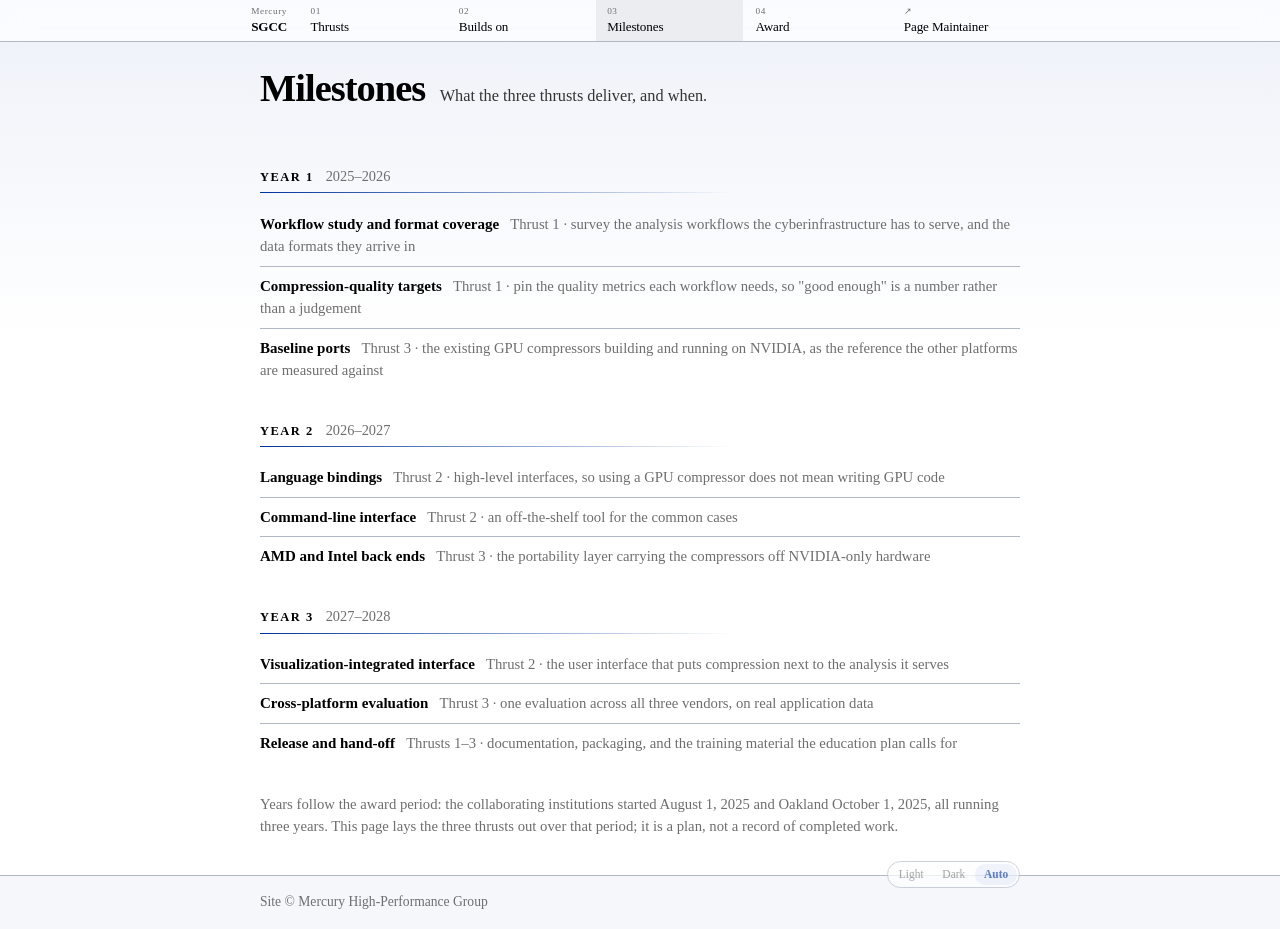
==== milestones.html @ ae32b48e "SGCC project site Content from the NSF award record (#2609480, Oakland University, with Kentucky's #" ====
<!DOCTYPE html>
<html lang="en">

<head>
  <meta charset="utf-8">
  <meta name="viewport" content="width=device-width, initial-scale=1">
  <title>Milestones: SGCC</title>
  <meta name="description"
    content="SGCC: Scientific GPU Compression Cyberinfrastructure, an NSF CSSI Elements project for portable GPU-accelerated data reduction.">
  <meta name="color-scheme" content="light dark">
  <meta name="theme-color" content="#003399">
  <link rel="canonical" href="https://mercury-hpg.github.io/SGCC-site/milestones.html">
  <link rel="preload" href="assets/fonts/lora-latin.woff2" as="font" type="font/woff2" crossorigin>
  <link rel="stylesheet" href="assets/style.css">
  <script>
    // Applied before first paint so a forced theme never flashes the other one.
    try { const t = localStorage.getItem('theme'); if (t === 'light' || t === 'dark') document.documentElement.dataset.theme = t } catch (e) { }
  </script>
  <meta property="og:type" content="website">
  <meta property="og:title" content="Milestones: SGCC">
  <meta property="og:description"
    content="SGCC: Scientific GPU Compression Cyberinfrastructure, an NSF CSSI Elements project for portable GPU-accelerated data reduction.">
</head>

<body>

  <a class="skip" href="#main">Skip to content</a>

  <header class="site-header">
    <nav aria-label="Primary">
      <ul class="banner">
        <li class="brand-cell">
          <a href="index.html">
            <span class="idx">Mercury</span>
            <span class="label">SGCC</span>
          </a>
        </li>
        <li><a href="index.html#thrusts"><span class="idx">01</span><span class="label">Thrusts</span></a></li>
        <li><a href="index.html#parts"><span class="idx">02</span><span class="label">Builds on</span></a></li>
        <li><a href="milestones.html" aria-current="page"><span class="idx">03</span><span class="label">Milestones</span></a></li>
        <li><a href="index.html#award"><span class="idx">04</span><span class="label">Award</span></a></li>
        <li><a class="ext" href="https://mercury-hpg.github.io/"><span class="idx"></span><span class="label">Page
              Maintainer</span></a></li>
      </ul>
    </nav>
  </header>

  <main id="main">

  <section class="hero">
    <div class="wrap">
      <div class="hero-id">
        <h1>Milestones</h1>
        <p class="role">What the three thrusts deliver, and when.</p>
      </div>
    </div>
  </section>

  <section class="section" id="year1">
    <div class="wrap">
      <div class="section-head prose">
        <h2>Year 1</h2>
        <span class="hint">2025–2026</span>
      </div>
      <ul class="people">
        <li><p class="person"><span class="person-name">Workflow study and format coverage</span>
          <span class="person-role">Thrust 1 · survey the analysis workflows the
          cyberinfrastructure has to serve, and the data formats they arrive in</span></p></li>
        <li><p class="person"><span class="person-name">Compression-quality targets</span>
          <span class="person-role">Thrust 1 · pin the quality metrics each workflow needs, so
          "good enough" is a number rather than a judgement</span></p></li>
        <li><p class="person"><span class="person-name">Baseline ports</span>
          <span class="person-role">Thrust 3 · the existing GPU compressors building and running
          on NVIDIA, as the reference the other platforms are measured against</span></p></li>
      </ul>
    </div>
  </section>

  <section class="section" id="year2">
    <div class="wrap">
      <div class="section-head prose">
        <h2>Year 2</h2>
        <span class="hint">2026–2027</span>
      </div>
      <ul class="people">
        <li><p class="person"><span class="person-name">Language bindings</span>
          <span class="person-role">Thrust 2 · high-level interfaces, so using a GPU compressor
          does not mean writing GPU code</span></p></li>
        <li><p class="person"><span class="person-name">Command-line interface</span>
          <span class="person-role">Thrust 2 · an off-the-shelf tool for the common cases</span></p></li>
        <li><p class="person"><span class="person-name">AMD and Intel back ends</span>
          <span class="person-role">Thrust 3 · the portability layer carrying the compressors off
          NVIDIA-only hardware</span></p></li>
      </ul>
    </div>
  </section>

  <section class="section" id="year3">
    <div class="wrap">
      <div class="section-head prose">
        <h2>Year 3</h2>
        <span class="hint">2027–2028</span>
      </div>
      <ul class="people">
        <li><p class="person"><span class="person-name">Visualization-integrated interface</span>
          <span class="person-role">Thrust 2 · the user interface that puts compression next to
          the analysis it serves</span></p></li>
        <li><p class="person"><span class="person-name">Cross-platform evaluation</span>
          <span class="person-role">Thrust 3 · one evaluation across all three vendors, on real
          application data</span></p></li>
        <li><p class="person"><span class="person-name">Release and hand-off</span>
          <span class="person-role">Thrusts 1–3 · documentation, packaging, and the training
          material the education plan calls for</span></p></li>
      </ul>
    </div>
  </section>

  <section class="section" id="note">
    <div class="wrap">
      <div class="bio prose">
        <p class="footnote">Years follow the award period: the collaborating institutions started
          August 1, 2025 and Oakland October 1, 2025, all running three years. This page lays the
          three thrusts out over that period; it is a plan, not a record of completed work.</p>
      </div>
    </div>
  </section>

</main>

  <footer class="site-footer">
    <div class="wrap">
      <span>Site © Mercury High-Performance Group</span>
    </div>
  </footer>

  <div class="theme-switch quiet" role="group" aria-label="Colour theme">
    <button type="button" data-theme-set="light">Light</button>
    <button type="button" data-theme-set="dark">Dark</button>
    <button type="button" data-theme-set="auto">Auto</button>
  </div>

  <script>
    // light/dark/auto. `auto` removes the attribute and lets the system's own
    // prefers-color-scheme decide, which is why it is the default rather than a
    // third palette.
    (() => {
      const root = document.documentElement
      const btns = [...document.querySelectorAll('[data-theme-set]')]
      const read = () => { try { return localStorage.getItem('theme') || 'auto' } catch (e) { return 'auto' } }
      const apply = (t) => {
        if (t === 'auto') delete root.dataset.theme
        else root.dataset.theme = t
        for (const b of btns) b.setAttribute('aria-pressed', String(b.dataset.themeSet === t))
      }
      apply(read())
      for (const b of btns) b.addEventListener('click', () => {
        const t = b.dataset.themeSet
        try { localStorage.setItem('theme', t) } catch (e) { }
        apply(t)
      })
    })()
  </script>

</body>

</html>
---- assets/style.css ----
/* Lora, self-hosted: SIL Open Font License 1.1 (assets/fonts/OFL.txt). The
   variable font, so 400-700 is one file per subset rather than one per weight.
   Self-hosted rather than linked: no third-party request on page load, and the
   page keeps its type when fonts.gstatic.com is blocked or slow.
   Subsets are latin + latin-ext only; the upstream family also ships cyrillic,
   greek/math and symbols, which this site has no text for. */
@font-face {
  font-family: 'Lora';
  font-style: normal;
  font-weight: 400 700;
  font-display: swap;
  src: url(fonts/lora-latin.woff2) format('woff2');
  unicode-range: U+0000-00FF, U+0131, U+0152-0153, U+02BB-02BC, U+02C6, U+02DA, U+02DC, U+0304, U+0308, U+0329, U+2000-206F, U+20AC, U+2122, U+2191, U+2193, U+2212, U+2215, U+FEFF, U+FFFD;
}
@font-face {
  font-family: 'Lora';
  font-style: normal;
  font-weight: 400 700;
  font-display: swap;
  src: url(fonts/lora-latin-ext.woff2) format('woff2');
  unicode-range: U+0100-02BA, U+02BD-02C5, U+02C7-02CC, U+02CE-02D7, U+02DD-02FF, U+0304, U+0308, U+0329, U+1D00-1DBF, U+1E00-1E9F, U+1EF2-1EFF, U+2020, U+20A0-20AB, U+20AD-20C0, U+2113, U+2C60-2C7F, U+A720-A7FF;
}
@font-face {
  font-family: 'Lora';
  font-style: italic;
  font-weight: 400 700;
  font-display: swap;
  src: url(fonts/lora-italic-latin.woff2) format('woff2');
  unicode-range: U+0000-00FF, U+0131, U+0152-0153, U+02BB-02BC, U+02C6, U+02DA, U+02DC, U+0304, U+0308, U+0329, U+2000-206F, U+20AC, U+2122, U+2191, U+2193, U+2212, U+2215, U+FEFF, U+FFFD;
}
@font-face {
  font-family: 'Lora';
  font-style: italic;
  font-weight: 400 700;
  font-display: swap;
  src: url(fonts/lora-italic-latin-ext.woff2) format('woff2');
  unicode-range: U+0100-02BA, U+02BD-02C5, U+02C7-02CC, U+02CE-02D7, U+02DD-02FF, U+0304, U+0308, U+0329, U+1D00-1DBF, U+1E00-1E9F, U+1EF2-1EFF, U+2020, U+20A0-20AB, U+20AD-20C0, U+2113, U+2C60-2C7F, U+A720-A7FF;
}

/* ==========================================================================
   Jiannan Tian's Page
   ========================================================================== */

:root {
  /* the banner bar. These are the ONLY per-site part of the banner: the rules in
     the header block below are identical across the sites that share it. */
  --bar: #003399;             /* the banner block: B2 (#003399) */
  --bar-fg: #ffffff;
  --bar-idx: rgba(255, 255, 255, .62);
  --bar-rule: rgba(255, 255, 255, .3);
  --bar-hover: rgba(255, 255, 255, .14);
  --bar-current-bg: var(--bg);
  --bar-current-fg: var(--accent);
  --bar-current-idx: var(--muted);
  --bar-mark-filter: none;
  --bg: #ffffff;
  --surface: #fafafa;
  --surface-2: #f0f0f0;
  --fg: #000000;
  --fg-soft: #333333;
  --muted: #6e6e6e;
  --rule: #e4e4e4;
  --rule-strong: #c9c9c9;
  --accent: #003399;          /* B2 (#003399) */
  --accent-fg: #ffffff;
  --accent-soft: #e8edf9;
  --accent-line: #003399;
  --bar-fg: #ffffff;

  --prose: 800px;
  --wide: 800px;     /* the column; the banner tracks it, so both scale together */

  --radius: 10px;
  --radius-sm: 6px;

  --shadow: 0 1px 2px rgba(0, 0, 0, .06), 0 6px 20px -12px rgba(0, 0, 0, .28);
}

@media (prefers-color-scheme: dark) {
  :root:not([data-theme="light"]) {
    --bar: #00297a;
    --bar-current-fg: var(--fg);
    --bg: #121212;
    --surface: #1b1b1b;
    --surface-2: #242424;
    --fg: #f2f2f2;
    --fg-soft: #c9c9c9;
    --muted: #8a8a8a;
    --rule: #232323;
    --rule-strong: #3a3a3a;
    --accent: #8aa6ff;         /* B2 (#003399), lifted for a dark page */
    --accent-fg: #000000;
    --accent-soft: #101a3a;
    --accent-line: #8aa6ff;
    --bar-fg: #ffffff;
    --shadow: 0 1px 2px rgba(0, 0, 0, .6), 0 8px 24px -14px rgba(0, 0, 0, .9);
  }
}

  :root[data-theme="dark"] {
    --bar: #00297a;
    --bar-current-fg: var(--fg);
    --bg: #121212;
    --surface: #1b1b1b;
    --surface-2: #242424;
    --fg: #f2f2f2;
    --fg-soft: #c9c9c9;
    --muted: #8a8a8a;
    --rule: #232323;
    --rule-strong: #3a3a3a;
    --accent: #8aa6ff;         /* B2 (#003399), lifted for a dark page */
    --accent-fg: #000000;
    --accent-soft: #101a3a;
    --accent-line: #8aa6ff;
    --bar-fg: #ffffff;
    --shadow: 0 1px 2px rgba(0, 0, 0, .6), 0 8px 24px -14px rgba(0, 0, 0, .9);
  }

*, *::before, *::after { box-sizing: border-box; }

html {
  -webkit-text-size-adjust: 100%;
  scroll-behavior: smooth;
  scroll-padding-top: 4rem;
}

body {
  margin: 0;
  background: var(--bg);
  color: var(--fg);
  font: 400 15px/1.5 Lora, Georgia, "Times New Roman", serif;
  font-feature-settings: "kern" 1, "liga" 1;
  text-rendering: optimizeLegibility;
}

img { max-width: 100%; height: auto; }

a {
  color: var(--accent);
  text-decoration: underline;
  text-decoration-color: var(--rule-strong);
  text-decoration-thickness: .06em;
  text-underline-offset: .18em;
}
a:hover { text-decoration-color: currentColor; }

.btn, .skip, .card-thumb {
  text-decoration: none;
}

:focus-visible { outline: 2px solid var(--accent); outline-offset: 2px; border-radius: 3px; }

.wrap { width: 100%; max-width: var(--wide); margin: 0 auto; padding: 0 1.25rem; }

/* Deliberately NOT a per-block max-width here: a block that sets `margin: 0`
   later in this file would silently drop the auto margins and sit flush left
   while its neighbours centred, and the section edges would go ragged. The wrap
   is the measure; every block inherits one edge from it. */
.prose { max-width: var(--prose); }

/* ---------- skip link ---------- */

.skip {
  position: absolute;
  left: -9999px;
  top: 0;
  padding: .6rem 1rem;
  background: var(--accent);
  color: var(--accent-fg);
  z-index: 100;
}
.skip:focus { left: 0; }

/* ---------- header: full-bleed banner ---------- */

/* The bar bleeds to the viewport so nothing scrolls through beside it; the CELLS
   are what stay clamped to the text column. */
.site-header {
  position: sticky;
  top: 0;
  z-index: 20;
  background: var(--bar);
  color: var(--bar-fg);
}

.banner {
  display: flex;
  align-items: stretch;
  width: 100%;
  max-width: var(--wide);
  margin: 0 auto;
  padding: 0;
  background: var(--bar);
  list-style: none;
  overflow-x: auto;
  scrollbar-width: none;
}
.banner::-webkit-scrollbar { display: none; }

.banner > li { display: flex; flex: 1 1 0; min-width: 0; }

.banner > li + li { border-left: 1px solid var(--bar-rule); }

.banner a,
.banner .cell {
  display: flex;
  flex-direction: column;
  justify-content: flex-end;
  gap: 0;
  flex: 1;
  min-width: 0;
  padding: .34rem .7rem .4rem;
  color: var(--bar-fg);
  text-decoration: none;
  white-space: nowrap;
  transition: background .12s ease, color .12s ease;
}

.banner .idx {
  font-size: .58rem;
  line-height: 1.35;
  font-weight: 500;
  letter-spacing: .06em;
  font-variant-numeric: tabular-nums;
  color: var(--bar-idx);
}

.banner .label {
  font-size: .82rem;
  line-height: 1.3;
  font-weight: 400;
  letter-spacing: -.01em;
  overflow: hidden;
  text-overflow: ellipsis;
}

.banner .brand-cell {
  flex: 0 0 auto;
  overflow: hidden;
  max-width: 14rem;
  transition: max-width .24s ease, opacity .18s ease;
}

/* while the page's own name is on screen, the banner's copy is redundant. It
   collapses to zero width rather than switching off, so the other cells widen
   into the space instead of jumping. */
.site-header[data-name-visible] .brand-cell.decorative {
  max-width: 0;
  opacity: 0;
  border: 0;
}

@media (prefers-reduced-motion: reduce) {
  .banner .brand-cell { transition: none; }
}

.banner .brand-cell .label { font-weight: 600; }

.banner .brand-cell .idx { display: flex; align-items: center; gap: .4rem; }
.banner .brand-cell img { width: 14px; height: 16px; filter: var(--bar-mark-filter); }

.banner a:hover { background: var(--bar-hover); text-decoration: none; }

.banner a[aria-current="page"] { background: var(--bar-current-bg); color: var(--bar-current-fg); }
.banner a[aria-current="page"] .idx { color: var(--bar-current-idx); }
.banner a[aria-current="page"]:hover { background: var(--bar-current-bg); }

.banner .ext .idx::after { content: "\2197"; }

@media (max-width: 46rem) {
  .banner a, .banner .cell { padding: .3rem .7rem .35rem; }
  .banner .label { font-size: .88rem; }
  /* grow to fill the bar when there is room, never shrink below the label when
     there is not -- `0 0 auto` did the second half only, so a narrow window left
     the cells huddled at the left with dead bar beside them */
  .banner > li { flex: 1 0 auto; }
  .banner .brand-cell.decorative { display: none; }
  .banner { max-width: 100%; }
}

/* ---------- headings & sections ---------- */

.section { padding: 1.9rem 0 0; }

.section-head {
  display: flex;
  align-items: baseline;
  gap: .75rem;
  margin-bottom: .7rem;
  padding-bottom: .35rem;
  border-bottom: 1px solid var(--rule);
}

.section-head h2 {
  margin: 0;
  font-size: .78rem;
  font-weight: 700;
  letter-spacing: .12em;
  text-transform: uppercase;
  color: var(--fg);
}

.section-head .hint { font-size: .9rem; color: var(--muted); }

p { margin: 0 0 .55rem; }
p:last-child { margin-bottom: 0; }

/* ---------- hero ---------- */

.hero { padding: 1.6rem 0 .3rem; }

/* seal on the left, spanning name + links */
/* A title and its one-line gloss share a line and a baseline; neither is
   resized to make that fit, and a narrow viewport wraps rather than shrinks. */
.hero-id {
  display: flex;
  align-items: baseline;
  flex-wrap: wrap;
  gap: .3rem .9rem;
  margin: 0 0 1.05rem;
}
.hero-id h1, .hero-id .role { margin: 0; }

/* the Hg element tile, the group's own mark */
.hero-mark {
  flex: none;
  display: block;
  width: 76px;
  height: auto;
}

.hero h1 {
  margin: 0 0 .3rem;
  font-size: clamp(1.75rem, 1.2rem + 2vw, 2.4rem);
  line-height: 1.08;
  letter-spacing: -.025em;
}

.hero h1 .degree,
.hero .role .degree {
  font-size: .8em;
  font-weight: inherit;
  letter-spacing: .055em;
  text-transform: uppercase;
}

/* a page's one-line gloss sits BESIDE its title, on the title's baseline, rather
   than starting a second line for a fragment */
.page-head {
  display: flex;
  align-items: baseline;
  flex-wrap: wrap;
  gap: .3rem .9rem;
}

.hero .role {
  margin: 0;
  color: var(--fg-soft);
  font-size: 1.02rem;
}

.hero .bio { color: var(--fg-soft); }
.hero .bio strong { color: var(--fg); font-weight: 600; }

@media (max-width: 40rem) {
  .hero { padding-top: 2rem; }
  .hero-id { gap: .85rem; margin-bottom: 1.5rem; }
  .hero-mark { width: 56px; }
}

/* ---------- callout ---------- */

.callout {
  margin: 1.2rem 0 0;
  padding: 0 0 0 1rem;
  border: 0;
  border-left: 1px solid var(--rule-strong);
  background: none;
}

/* the label runs into the sentence rather than sitting on its own line */
.callout-label {
  font-weight: 700;
  letter-spacing: .1em;
  text-transform: uppercase;
  color: var(--fg);
}
.callout-label::after { content: ":"; }

.callout p { color: var(--fg-soft); }

.callout .email { color: var(--fg); }

/* ---------- news ---------- */

.news { margin: 0; padding: 0; list-style: none; }

.news li {
  display: grid;
  grid-template-columns: 4.25rem minmax(0, 1fr);
  gap: .75rem;
  padding: .28rem 0;
  border-bottom: 1px solid var(--rule);
}
.news li:last-child { border-bottom: 0; }

.news time,
.news .when {
  font-variant-numeric: tabular-nums;
  font-size: .82rem;
  font-weight: 600;
  letter-spacing: .02em;
  color: var(--muted);
  padding-top: .12rem;
}

.news p { margin: 0; color: var(--fg-soft); }

@media (max-width: 30rem) {
  .news li { grid-template-columns: minmax(0, 1fr); gap: .15rem; }
}

/* a small category label. It rides ON a heading, so it must stay clearly the
   smaller of the two: the thing being named is the heading, not the label. */
.chip {
  display: inline-block;
  padding: .06rem .38rem;
  border-radius: 999px;
  background: var(--accent-soft);
  color: var(--accent);
  font-size: .7rem;
  font-weight: 700;
  letter-spacing: .04em;
  white-space: nowrap;
  vertical-align: .12em;
}

/* ---------- cards (responsive grid: events, software) ---------- */

.cards {
  display: grid;
  grid-template-columns: repeat(auto-fit, minmax(20rem, 1fr));
  gap: 1rem;
  margin: 0;
  padding: 0;
  list-style: none;
}

.card {
  display: flex;
  flex-direction: column;
  border: 1px solid var(--rule);
  border-radius: var(--radius);
  background: var(--surface);
  overflow: hidden;
  transition: border-color .15s ease, box-shadow .15s ease, transform .15s ease;
}

.card:hover { border-color: var(--rule-strong); box-shadow: var(--shadow); }

.card-thumb {
  position: relative;
  display: block;
  aspect-ratio: 16 / 9;
}

/* software covers carry a name, not a place: half the height says it just as
   well and gets three products onto a screen */
.cards.compact .card-thumb {
  aspect-ratio: 32 / 9;
  background: var(--surface-2);
  border-bottom: 1px solid var(--rule);
}

.card-thumb img,
.card-thumb .placeholder { display: block; width: 100%; height: 100%; object-fit: cover; }

/* inline, so it reads the page's own --accent rather than a colour baked into a
   file: an <img> cannot see the document's custom properties */
.card-thumb .placeholder { font-family: inherit; }

.card-body { display: flex; flex-direction: column; gap: .35rem; padding: .8rem .95rem .9rem; flex: 1; }

/* the venue tag rides on the work's name, not a line of its own */
.card h3 .chip { margin-right: .5rem; }

/* the name and where to go sit on ONE line: a card that says two short things
   should not spend three rows saying them */
.card-head {
  display: flex;
  align-items: baseline;
  flex-wrap: wrap;
  gap: .5rem .7rem;
}

.card h3 { margin: 0; font-size: 1.12rem; line-height: 1.2; letter-spacing: -.015em; }

.card .subtitle { margin: 0; color: var(--fg-soft); font-size: .88rem; line-height: 1.35; }

/* the date rides on the name's line: same line, lower voice, so the workshop is
   still what the heading says */
.card h3 .when {
  font-weight: 400;
  font-size: .82em;
  color: var(--muted);
  white-space: nowrap;
}



.btn {
  display: inline-block;
  padding: .16rem .5rem;
  border: 1px solid var(--rule-strong);
  border-radius: 999px;
  background: var(--bg);
  font-size: .87rem;
  font-weight: 550;
  color: var(--fg-soft);
}
.btn:hover { border-color: var(--accent); color: var(--accent); background: var(--accent-soft); text-decoration: none; }

/* the same pill, sitting on the cover it belongs to */
.btn.on-cover {
  position: absolute;
  right: .6rem;
  bottom: .6rem;
  background: var(--bg);
  border-color: transparent;
  color: var(--fg);
  box-shadow: 0 1px 6px rgba(0, 0, 0, .3);
}

.card details { border-top: 1px solid var(--rule); padding-top: .65rem; }

.card summary {
  cursor: pointer;
  font-size: .85rem;
  font-weight: 600;
  letter-spacing: .04em;
  text-transform: uppercase;
  color: var(--muted);
  list-style: none;
}
.card summary::-webkit-details-marker { display: none; }
.card summary::before { content: "▸ "; display: inline-block; transition: transform .15s ease; }
.card details[open] summary::before { content: "▾ "; }
.card summary:hover { color: var(--accent); }

.card details p { margin: .4rem 0 0; font-size: .9rem; line-height: 1.45; color: var(--fg-soft); }

/* ---------- footer ---------- */

.site-footer { margin-top: 2.4rem; border-top: 1px solid var(--rule); background: var(--surface); }

/* The theme switch is position:fixed at bottom .75rem, so it is NOT in this
   row and align-items cannot reach it. What lines the two up is arithmetic:
   the switch's centre sits .75rem + half its 27px height = 26px off the bottom,
   and the copyright's centre sits padding-bottom + half its 20px line. At 1rem
   they land on the same 26px, which is also what makes the padding symmetric. */
.site-footer .wrap {
  display: flex;
  flex-wrap: wrap;
  gap: .5rem 1.25rem;
  align-items: center;
  padding-top: 1rem;
  padding-bottom: 1rem;
  font-size: .85rem;
  color: var(--muted);
}

@media print {
  .site-header, .site-footer, .links { display: none; }
  .card details { display: block; }
  body { font-size: 11pt; }
}

/* where an event actually sits: its host conference, date, and city */
.card .meta {
  margin: 0;
  font-size: .88rem;
  color: var(--muted);
}
.card .meta strong { color: var(--fg-soft); font-weight: 700; }

/* ---------- people ---------- */

.people { margin: 0; padding: 0; list-style: none; }

.people > li { padding: .5rem 0; border-bottom: 1px solid var(--rule); }
.people > li:last-child { border-bottom: 0; }

.people .person { margin: 0; }

.people .person-name { font-weight: 600; }

.people .person-role { color: var(--muted); font-size: .92rem; margin-left: .5em; }

/* the one line that qualifies the award list above it */
.bio .footnote { color: var(--muted); font-size: .92rem; }
/* The award amounts, so their digits line up down the column: Lora carries
   `tnum` but its default figures are proportional (a '1' is 0.59 of a '0'). */
.people .num { font-variant-numeric: tabular-nums; }
.bio + .people { margin-top: .35rem; }
.people + .bio { margin-top: 1rem; }

/* ---------- research themes ---------- */

.themes { margin: 0; padding: 0; list-style: none; max-width: var(--prose); }

.themes > li { padding: .7rem 0; border-bottom: 1px solid var(--rule); }
.themes > li:last-child { border-bottom: 0; }

.themes h3 { margin: 0 0 .2rem; font-size: 1rem; letter-spacing: -.01em; }

.themes p { margin: 0; color: var(--fg-soft); font-size: .92rem; }

/* ---------- project page bits ---------- */

/* A pill group is part of the sentence before it, not a row under it. */
.links { margin-left: .45rem; vertical-align: .06em; }

.steps { max-width: var(--prose); margin: 0; padding-left: 1.2rem; color: var(--fg-soft); }
.steps li { margin: 0 0 .35rem; }

.note { color: var(--muted); font-size: .9rem; margin-top: .8rem; }

.themes h3 .when { font-weight: 400; font-size: .82em; color: var(--muted); }

.pubs .pub { margin: 0; }
.pubs .pub-title { font-weight: 600; }
.pubs .where { color: var(--muted); font-size: .9rem; }

code { font-size: .92em; color: var(--fg); }

/* ---------- theme switch ---------- */

/* Placement only. Everything about how it LOOKS is the `quiet` component, which
   this shares with any other group of links that should not shout. */
.theme-switch {
  position: fixed;
  bottom: .75rem;
  left: 50%;
  transform: translateX(calc(min(50vw, var(--wide) / 2) - 1.25rem - 100%));
  z-index: 30;
}

/* It floats OVER the page, so it takes glass rather than paint: the content
   under it stays legible as a blur instead of being hidden by a slab. The
   opaque background from `quiet` is the fallback where backdrop-filter is not
   supported. */
@supports ((backdrop-filter: blur(1px)) or (-webkit-backdrop-filter: blur(1px))) {
  .theme-switch {
    background: color-mix(in srgb, var(--bg) 70%, transparent);
    -webkit-backdrop-filter: saturate(1.7) blur(14px);
    backdrop-filter: saturate(1.7) blur(14px);
  }
}

@media print { .theme-switch { display: none; } }

/* ==== component: quiet (canonical -- edit tools/quiet.css, never a copy) ====

   A group of links or controls that belong to the thing above them rather than
   asking to be pressed: a paper's ACM/arXiv links, a theme switcher. One hairline
   ring around the set, hairline seams between members, no borders of their own,
   and the whole group sits back at partial opacity until a pointer or the
   keyboard arrives.

   Use: <p class="quiet"><a>ACM</a><a>arXiv</a></p>
   Positioning is the caller's business; this only says how it looks. */

.quiet {
  display: inline-flex;
  gap: 1px;
  padding: 2px;
  border: 1px solid var(--rule);
  border-radius: 999px;
  background: var(--bg);
  opacity: .62;
  transition: opacity .15s ease;
}

.quiet:hover,
.quiet:focus-within { opacity: 1; }

.quiet > * {
  appearance: none;
  border: 0;
  border-radius: 999px;
  padding: .12rem .55rem;
  background: transparent;
  color: var(--muted);
  font: inherit;
  font-size: .72rem;
  line-height: 1.5;
  text-decoration: none;
  cursor: pointer;
}

.quiet > *:hover {
  background: var(--surface-2);
  color: var(--fg);
  text-decoration: none;
}

.quiet > *[aria-pressed="true"] {
  background: var(--accent-soft);
  color: var(--accent);
  font-weight: 600;
}

@media (prefers-reduced-motion: reduce) { .quiet { transition: none; } }

/* ==== end component: quiet ==== */

/* ---------- colour polish ---------- */

/* Everything here is derived from --accent, so a page that redeclares its accent
   gets a matching set for free and nothing has to be hand-picked per site. The
   plain values above stay as the fallback: without color-mix() the pages simply
   render neutral, which is what they did before. */
@supports (color: color-mix(in srgb, red 50%, blue)) {
  :root {
    /* surfaces carry a few per cent of the accent instead of being neutral grey,
       so a card belongs to the palette rather than sitting beside it */
    --surface: color-mix(in srgb, var(--accent) 4%, var(--bg));
    --surface-2: color-mix(in srgb, var(--accent) 8%, var(--bg));
    --rule: color-mix(in srgb, var(--accent) 12%, var(--rule-strong));
  }

  /* A bar of flat colour reads as a swatch; a sliver of light across it reads as
     a surface. 4% either side of the accent -- enough to catch the eye, not
     enough to notice as a gradient. */
  .site-header {
    background: linear-gradient(
      160deg,
      color-mix(in srgb, var(--bar) 92%, white) 0%,
      var(--bar) 45%,
      color-mix(in srgb, var(--bar) 94%, black) 100%);
  }

  .banner { background: transparent; }

  /* A wash under the masthead, fading out before the first section: it gives the
     top of the page a temperature without tinting the whole canvas. */
  body {
    background-image: linear-gradient(
      180deg,
      color-mix(in srgb, var(--accent) 7%, var(--bg)) 0,
      var(--bg) 340px);
    background-repeat: no-repeat;
  }

  /* the rule under a section head picks up the accent as it travels right */
  .section-head {
    border-bottom: 0;
    background: linear-gradient(90deg, var(--accent) 0, transparent 62%) bottom / 100% 1px no-repeat;
  }

  .card:hover { border-color: color-mix(in srgb, var(--accent) 45%, var(--rule-strong)); }

  .chip { background: color-mix(in srgb, var(--accent) 13%, var(--bg)); }
}


/* ---------- the footer sits at the bottom of the viewport ---------- */

/* A short page used to leave the footer floating halfway up with dead canvas
   under it. The column is the body itself: main takes the slack, so the footer
   lands on the fold when the content is short and flows normally when it is not.
   svh, not vh: on mobile vh counts the address bar and overshoots. */
body {
  min-height: 100vh;
  min-height: 100svh;
  display: flex;
  flex-direction: column;
}

main { flex: 1 0 auto; }


/* ---------- masthead: glass, and colour one cell at a time ---------- */

/* Every site wears the bar the PI's site wears: not a coloured slab but the page
   itself, pinned, with whatever scrolls under it going soft. The site's colour is
   not gone -- it is what a single CELL becomes under the pointer, while the rest
   of the bar stays exactly as it was.
   No edit to the shared banner block: that block already paints a hovered cell
   with --bar-hover, so the colour is just a token, and only the lit cell's own
   text needs a rule. */
:root {
  --bar: rgba(255, 255, 255, .72);
  --bar-fg: var(--fg);
  --bar-idx: var(--muted);
  --bar-rule: transparent;
  --bar-hover: #003399;
  --bar-current-bg: rgba(0, 0, 0, .06);
  --bar-current-fg: var(--fg);
  --bar-current-idx: var(--muted);
  --bar-mark-filter: none;
}

.banner a:not([aria-current="page"]):hover { color: #ffffff; }
.banner a:not([aria-current="page"]):hover .idx { color: rgba(255, 255, 255, .62); }

@media (prefers-color-scheme: dark) {
  :root:not([data-theme="light"]) {
    --bar: rgba(18, 18, 18, .72);
    --bar-fg: var(--fg);
    --bar-idx: var(--muted);
    --bar-rule: transparent;
    --bar-hover: #00297a;
    --bar-current-bg: rgba(255, 255, 255, .09);
    --bar-current-fg: var(--fg);
    --bar-current-idx: var(--muted);
    --bar-mark-filter: none;
  }
  :root:not([data-theme="light"]) .banner a:not([aria-current="page"]):hover { color: #ffffff; }
  :root:not([data-theme="light"]) .banner a:not([aria-current="page"]):hover .idx { color: rgba(255, 255, 255, .62); }
}

:root[data-theme="dark"] {
  --bar: rgba(18, 18, 18, .72);
  --bar-fg: var(--fg);
  --bar-idx: var(--muted);
  --bar-rule: transparent;
  --bar-hover: #00297a;
  --bar-current-bg: rgba(255, 255, 255, .09);
  --bar-current-fg: var(--fg);
  --bar-current-idx: var(--muted);
  --bar-mark-filter: none;
}
:root[data-theme="dark"] .banner a:not([aria-current="page"]):hover { color: #ffffff; }
:root[data-theme="dark"] .banner a:not([aria-current="page"]):hover .idx { color: rgba(255, 255, 255, .62); }

.site-header {
  background: var(--bar);
  border-bottom: 1px solid var(--rule);
}

.banner { background: transparent; }

/* Without backdrop-filter the bar is still a legible, mostly opaque strip. */
@supports ((backdrop-filter: blur(1px)) or (-webkit-backdrop-filter: blur(1px))) {
  .site-header {
    -webkit-backdrop-filter: saturate(1.8) blur(16px);
    backdrop-filter: saturate(1.8) blur(16px);
  }
}


/* ---------- a page title and its gloss share a line ---------- */

/* `flex-wrap: wrap` let the gloss drop below the title as soon as the two
   together outgrew the column -- on the lab's Projects page that happened below
   720px, which is an ordinary window. nowrap keeps the gloss on the title's
   line and `min-width: 0` lets it shrink and wrap WITHIN its own box instead,
   so the rule holds at any width and does not depend on how long the copy is.
   A phone gets its line back: below 34rem there is no room to share. */
.page-head,
.hero-id {
  flex-wrap: nowrap;
}

.page-head > .role,
.hero-id > .role {
  min-width: 0;
}

@media (max-width: 34rem) {
  .page-head,
  .hero-id { flex-wrap: wrap; }
  .page-head > .role,
  .hero-id > .role { min-width: 100%; }
}
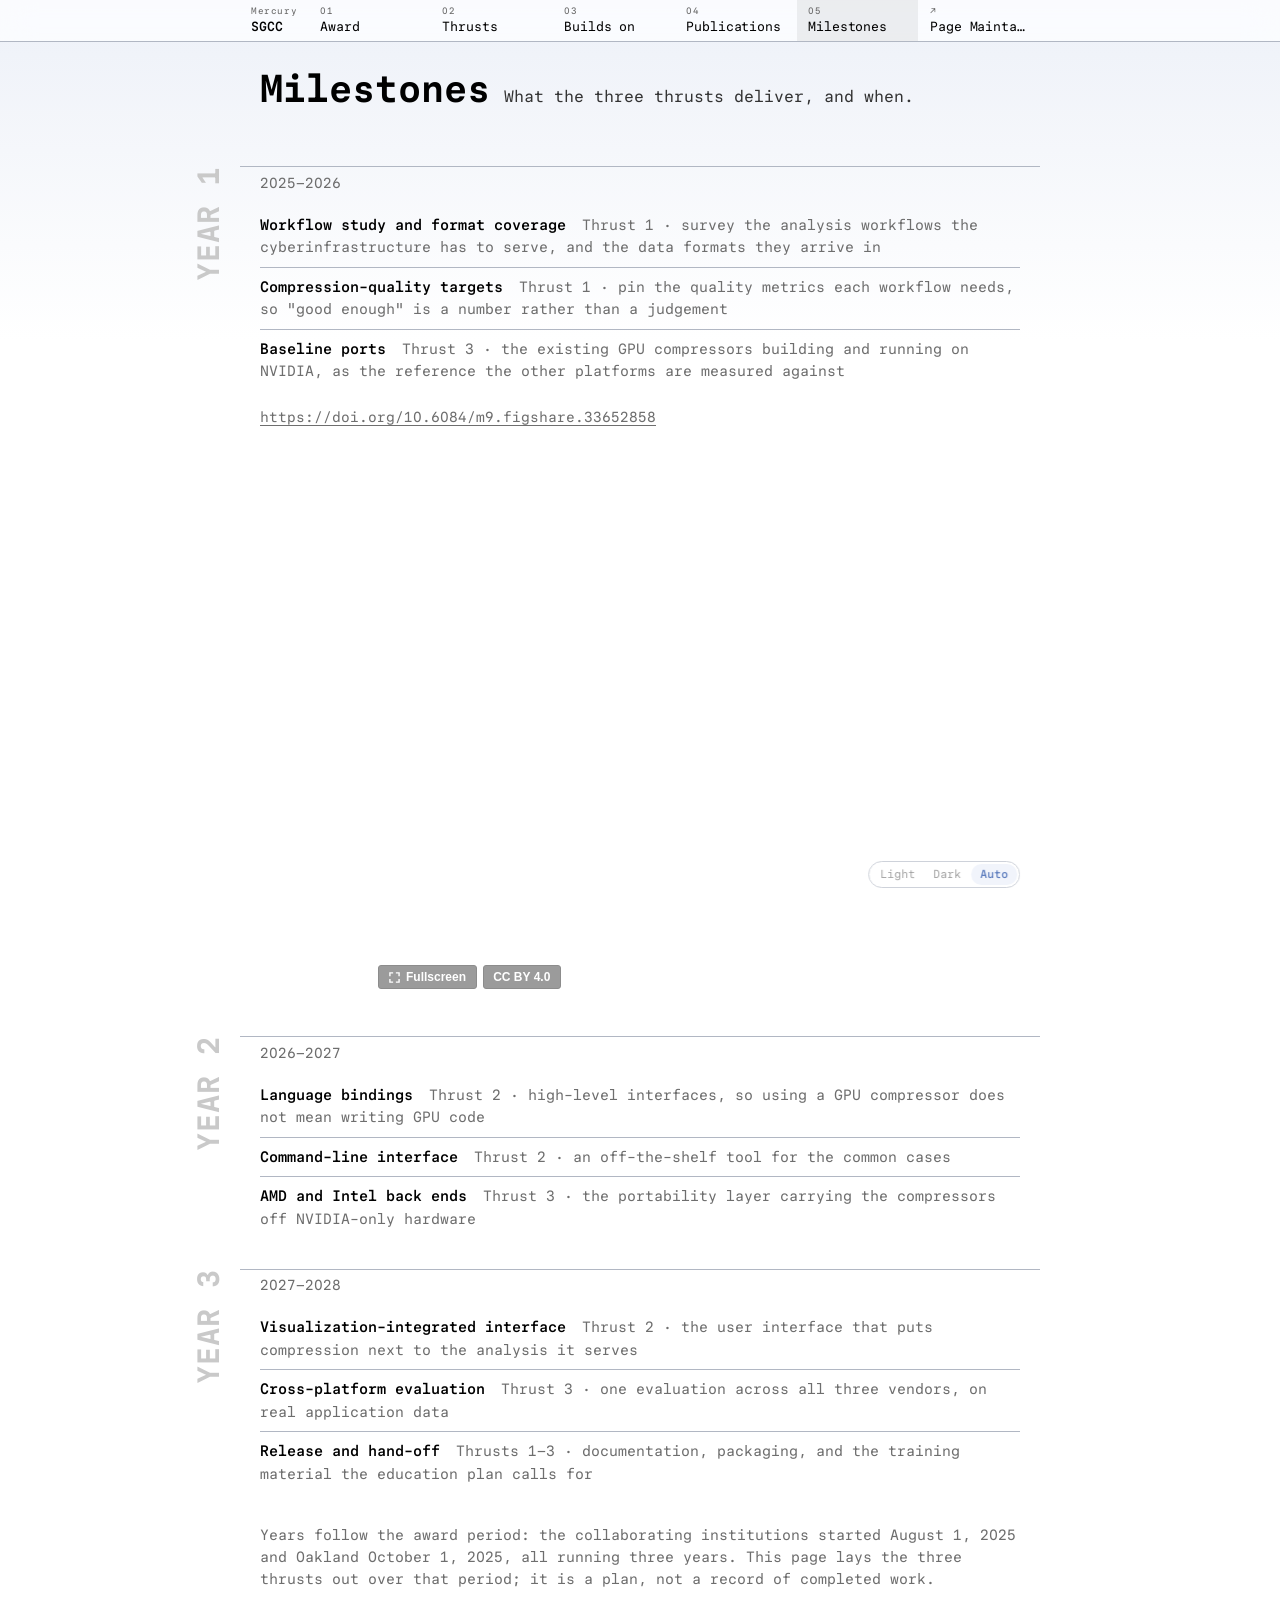
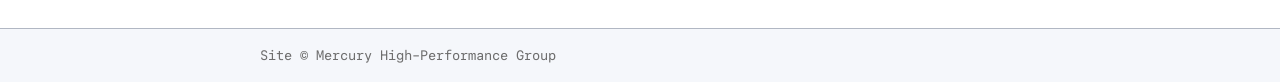
==== commit ed7018f7: "Paper Mono, side-tab headings, poster embed, publications page Co-Authored-By: Claude Sonnet 5.5 <no" ====
--- a/milestones.html
+++ b/milestones.html
@@ -10,7 +10,6 @@
   <meta name="color-scheme" content="light dark">
   <meta name="theme-color" content="#003399">
   <link rel="canonical" href="https://mercury-hpg.github.io/SGCC-site/milestones.html">
-  <link rel="preload" href="assets/fonts/lora-latin.woff2" as="font" type="font/woff2" crossorigin>
   <link rel="stylesheet" href="assets/style.css">
   <script>
     // Applied before first paint so a forced theme never flashes the other one.
@@ -35,10 +34,11 @@
             <span class="label">SGCC</span>
           </a>
         </li>
-        <li><a href="index.html#thrusts"><span class="idx">01</span><span class="label">Thrusts</span></a></li>
-        <li><a href="index.html#parts"><span class="idx">02</span><span class="label">Builds on</span></a></li>
-        <li><a href="milestones.html" aria-current="page"><span class="idx">03</span><span class="label">Milestones</span></a></li>
-        <li><a href="index.html#award"><span class="idx">04</span><span class="label">Award</span></a></li>
+        <li><a href="index.html#award"><span class="idx">01</span><span class="label">Award</span></a></li>
+        <li><a href="index.html#thrusts"><span class="idx">02</span><span class="label">Thrusts</span></a></li>
+        <li><a href="index.html#parts"><span class="idx">03</span><span class="label">Builds on</span></a></li>
+        <li><a href="publications.html"><span class="idx">04</span><span class="label">Publications</span></a></li>
+        <li><a href="milestones.html" aria-current="page"><span class="idx">05</span><span class="label">Milestones</span></a></li>
         <li><a class="ext" href="https://mercury-hpg.github.io/"><span class="idx"></span><span class="label">Page
               Maintainer</span></a></li>
       </ul>
@@ -57,11 +57,9 @@
   </section>
 
   <section class="section" id="year1">
-    <div class="wrap">
-      <div class="section-head prose">
-        <h2>Year 1</h2>
-        <span class="hint">2025–2026</span>
-      </div>
+    <div class="section-head tab"><h2>Year 1</h2></div>
+    <div class="wrap">
+      <p class="tab-hint">2025–2026</p>
       <ul class="people">
         <li><p class="person"><span class="person-name">Workflow study and format coverage</span>
           <span class="person-role">Thrust 1 · survey the analysis workflows the
@@ -73,15 +71,29 @@
           <span class="person-role">Thrust 3 · the existing GPU compressors building and running
           on NVIDIA, as the reference the other platforms are measured against</span></p></li>
       </ul>
+      <p class="tab-hint doi-after"><a
+          href="https://doi.org/10.6084/m9.figshare.33652858">https://doi.org/10.6084/m9.figshare.33652858</a></p>
+      <div class="year1-embed">
+        <iframe src="https://widgets.figshare.com/articles/33652858/embed?show_title=0" title="SGCC on Figshare"
+          width="760" height="567" allow="fullscreen" allowfullscreen webkitallowfullscreen frameborder="0"
+          loading="lazy"></iframe>
+        <button type="button" class="embed-hit" data-fullscreen aria-label="View the poster fullscreen" hidden></button>
+        <div class="embed-tools">
+          <button type="button" class="embed-fs" data-fullscreen hidden><svg viewBox="0 0 12 12" width="11" height="11"
+            aria-hidden="true">
+            <path d="M1 4.5V1h3.5M7.5 1H11v3.5M11 7.5V11H7.5M4.5 11H1V7.5" fill="none" stroke="currentColor"
+              stroke-width="1.5" />
+          </svg>Fullscreen</button>
+          <a class="embed-cc" href="https://creativecommons.org/licenses/by/4.0/" target="_blank" rel="license noopener">CC BY 4.0</a>
+        </div>
+      </div>
     </div>
   </section>
 
   <section class="section" id="year2">
-    <div class="wrap">
-      <div class="section-head prose">
-        <h2>Year 2</h2>
-        <span class="hint">2026–2027</span>
-      </div>
+    <div class="section-head tab"><h2>Year 2</h2></div>
+    <div class="wrap">
+      <p class="tab-hint">2026–2027</p>
       <ul class="people">
         <li><p class="person"><span class="person-name">Language bindings</span>
           <span class="person-role">Thrust 2 · high-level interfaces, so using a GPU compressor
@@ -96,11 +108,9 @@
   </section>
 
   <section class="section" id="year3">
-    <div class="wrap">
-      <div class="section-head prose">
-        <h2>Year 3</h2>
-        <span class="hint">2027–2028</span>
-      </div>
+    <div class="section-head tab"><h2>Year 3</h2></div>
+    <div class="wrap">
+      <p class="tab-hint">2027–2028</p>
       <ul class="people">
         <li><p class="person"><span class="person-name">Visualization-integrated interface</span>
           <span class="person-role">Thrust 2 · the user interface that puts compression next to
@@ -161,6 +171,47 @@
     })()
   </script>
 
+  <script>
+    // Each hover lands the side-tab title on a random vivid hue, set on the section.
+    (() => {
+      for (const h2 of document.querySelectorAll('.section-head.tab h2')) {
+        const section = h2.closest('.section')
+        if (!section) continue
+        section.addEventListener('mouseenter', () => {
+          const hue = Math.floor(Math.random() * 360)
+          const sat = 60 + Math.random() * 20
+          const light = 42 + Math.random() * 16
+          section.style.setProperty('--tab-hover-color', `hsl(${hue}deg ${sat.toFixed(0)}% ${light.toFixed(0)}%)`)
+        })
+      }
+    })()
+  </script>
+
+  <script>
+    // The widget has no fullscreen control, so the poster and a button over its footer bar fullscreen the embed
+    // block, falling back to the frame itself. Failures go to the console.
+    (() => {
+      const box = document.querySelector('.year1-embed')
+      const frame = box && box.querySelector('iframe')
+      const btns = [...document.querySelectorAll('[data-fullscreen]')]
+      const ask = (el) => {
+        const fn = el.requestFullscreen || el.webkitRequestFullscreen || el.webkitRequestFullScreen
+        if (!fn) return Promise.reject(new Error('no fullscreen API on ' + el.tagName))
+        try { return Promise.resolve(fn.call(el)) } catch (e) { return Promise.reject(e) }
+      }
+      if (!box || !(box.requestFullscreen || box.webkitRequestFullscreen || box.webkitRequestFullScreen)) return
+      for (const b of btns) {
+        b.hidden = false
+        b.addEventListener('click', () => {
+          ask(box).catch((e) => {
+            console.warn('fullscreen on the embed block failed:', e)
+            return ask(frame)
+          }).catch((e) => console.warn('fullscreen on the frame failed:', e))
+        })
+      }
+    })()
+  </script>
+
 </body>
 
 </html>
--- a/assets/style.css
+++ b/assets/style.css
@@ -1,45 +1,11 @@
-/* Lora, self-hosted: SIL Open Font License 1.1 (assets/fonts/OFL.txt). The
-   variable font, so 400-700 is one file per subset rather than one per weight.
-   Self-hosted rather than linked: no third-party request on page load, and the
-   page keeps its type when fonts.gstatic.com is blocked or slow.
-   Subsets are latin + latin-ext only; the upstream family also ships cyrillic,
-   greek/math and symbols, which this site has no text for. */
+/* Paper Mono, self-hosted (SIL OFL 1.1, assets/fonts/PaperMono-LICENSE.txt). The variable font: one file for every weight. No italic exists; <em> is synthesised. */
 @font-face {
-  font-family: 'Lora';
+  font-family: 'Paper Mono';
   font-style: normal;
-  font-weight: 400 700;
+  font-weight: 100 800;
   font-display: swap;
-  src: url(fonts/lora-latin.woff2) format('woff2');
-  unicode-range: U+0000-00FF, U+0131, U+0152-0153, U+02BB-02BC, U+02C6, U+02DA, U+02DC, U+0304, U+0308, U+0329, U+2000-206F, U+20AC, U+2122, U+2191, U+2193, U+2212, U+2215, U+FEFF, U+FFFD;
-}
-@font-face {
-  font-family: 'Lora';
-  font-style: normal;
-  font-weight: 400 700;
-  font-display: swap;
-  src: url(fonts/lora-latin-ext.woff2) format('woff2');
-  unicode-range: U+0100-02BA, U+02BD-02C5, U+02C7-02CC, U+02CE-02D7, U+02DD-02FF, U+0304, U+0308, U+0329, U+1D00-1DBF, U+1E00-1E9F, U+1EF2-1EFF, U+2020, U+20A0-20AB, U+20AD-20C0, U+2113, U+2C60-2C7F, U+A720-A7FF;
-}
-@font-face {
-  font-family: 'Lora';
-  font-style: italic;
-  font-weight: 400 700;
-  font-display: swap;
-  src: url(fonts/lora-italic-latin.woff2) format('woff2');
-  unicode-range: U+0000-00FF, U+0131, U+0152-0153, U+02BB-02BC, U+02C6, U+02DA, U+02DC, U+0304, U+0308, U+0329, U+2000-206F, U+20AC, U+2122, U+2191, U+2193, U+2212, U+2215, U+FEFF, U+FFFD;
-}
-@font-face {
-  font-family: 'Lora';
-  font-style: italic;
-  font-weight: 400 700;
-  font-display: swap;
-  src: url(fonts/lora-italic-latin-ext.woff2) format('woff2');
-  unicode-range: U+0100-02BA, U+02BD-02C5, U+02C7-02CC, U+02CE-02D7, U+02DD-02FF, U+0304, U+0308, U+0329, U+1D00-1DBF, U+1E00-1E9F, U+1EF2-1EFF, U+2020, U+20A0-20AB, U+20AD-20C0, U+2113, U+2C60-2C7F, U+A720-A7FF;
-}
-
-/* ==========================================================================
-   Jiannan Tian's Page
-   ========================================================================== */
+  src: url(fonts/PaperMono-var.woff2) format('woff2');
+}
 
 :root {
   /* the banner bar. These are the ONLY per-site part of the banner: the rules in
@@ -128,7 +94,7 @@
   margin: 0;
   background: var(--bg);
   color: var(--fg);
-  font: 400 15px/1.5 Lora, Georgia, "Times New Roman", serif;
+  font: 400 15px/1.5 "Paper Mono", ui-monospace, Menlo, Consolas, monospace;
   font-feature-settings: "kern" 1, "liga" 1;
   text-rendering: optimizeLegibility;
 }
@@ -286,8 +252,8 @@
   display: flex;
   align-items: baseline;
   gap: .75rem;
+  padding: 0 1.25rem .35rem;
   margin-bottom: .7rem;
-  padding-bottom: .35rem;
   border-bottom: 1px solid var(--rule);
 }
 
@@ -300,7 +266,45 @@
   color: var(--fg);
 }
 
-.section-head .hint { font-size: .9rem; color: var(--muted); }
+.tab-hint { margin: 0 0 .7rem; font-size: .9rem; color: var(--muted); }
+.tab-hint a { color: inherit; text-decoration: underline; }
+.tab-hint.doi-after { margin-top: 1rem; }
+
+/* ---------- side tabs: the section title stands vertically left of the column ---------- */
+
+@media (min-width: 64rem) {
+  .section-head.tab {
+    display: block;
+    --tab-w: 2.9rem;
+    --tab-gap: .5rem;
+    margin: 0 0 0 calc(50% - (var(--wide) / 2) - var(--tab-w) - var(--tab-gap));
+    width: 0;
+    height: 0;
+    overflow: visible;
+    padding: 0;
+    border: 0;
+  }
+
+  .section-head.tab + .wrap {
+    padding-top: .35rem;
+    border-top: 1px solid var(--rule);
+  }
+
+  .section-head.tab h2 {
+    writing-mode: vertical-rl;
+    text-orientation: mixed;
+    transform: rotate(180deg);
+    font-size: 1.9rem;
+    font-weight: 700;
+    letter-spacing: .04em;
+    white-space: nowrap;
+    color: var(--rule-strong);
+    transition: color .3s ease;
+    cursor: default;
+  }
+
+  .section:hover .section-head.tab h2 { color: var(--tab-hover-color, var(--accent)); }
+}
 
 p { margin: 0 0 .55rem; }
 p:last-child { margin-bottom: 0; }
@@ -333,7 +337,66 @@
   margin: 0 0 .3rem;
   font-size: clamp(1.75rem, 1.2rem + 2vw, 2.4rem);
   line-height: 1.08;
-  letter-spacing: -.025em;
+  letter-spacing: 0;
+}
+
+.year1-embed { position: relative; }
+
+/* Sit in the widget's footer bar, right of the figshare logo, dressed like its Share button. */
+.year1-embed .embed-tools {
+  position: absolute;
+  left: 118px;
+  bottom: 17px;
+  display: flex;
+  gap: 6px;
+}
+
+.year1-embed .embed-fs,
+.year1-embed .embed-cc {
+  display: inline-flex;
+  align-items: center;
+  gap: .4rem;
+  height: 24px;
+  padding: 0 .6rem;
+  border: 1px solid #8c8c8c;
+  border-radius: 3px;
+  background: #9b9b9b;
+  color: #fff;
+  font: 600 12px/1 "Helvetica Neue", Helvetica, Arial, sans-serif;
+  cursor: pointer;
+  text-decoration: none;
+}
+.year1-embed .embed-fs:hover,
+.year1-embed .embed-cc:hover { background: #858585; }
+.year1-embed .embed-fs[hidden] { display: none; }
+
+/* A transparent layer over the poster (not the footer bar) so a click on it goes fullscreen. */
+.year1-embed .embed-hit {
+  position: absolute;
+  inset: 0 0 60px 0;
+  border: 0;
+  padding: 0;
+  background: transparent;
+  cursor: zoom-in;
+}
+.year1-embed .embed-hit[hidden] { display: none; }
+
+@media (max-width: 30rem) { .year1-embed .embed-tools { display: none; } }
+
+.year1-embed:fullscreen { background: #fff; }
+.year1-embed:fullscreen iframe { width: 100%; height: 100%; }
+.year1-embed:fullscreen .embed-tools,
+.year1-embed:fullscreen .embed-hit { display: none; }
+.year1-embed:-webkit-full-screen { background: #fff; }
+.year1-embed:-webkit-full-screen iframe { width: 100%; height: 100%; }
+.year1-embed:-webkit-full-screen .embed-tools,
+.year1-embed:-webkit-full-screen .embed-hit { display: none; }
+
+.year1-embed iframe {
+  display: block;
+  width: 100%;
+  height: calc((min(var(--wide), 100vw) - 2.5rem) * 2 / 3 + 60px);
+  border: 0;
 }
 
 .hero h1 .degree,
@@ -434,6 +497,76 @@
   white-space: nowrap;
   vertical-align: .12em;
 }
+
+/* ---------- publications ---------- */
+
+.pubs { margin: 0; padding: 0; list-style: none; }
+
+.pubs > li { padding: .55rem 0; border-bottom: 1px solid var(--rule); }
+.pubs > li:last-child { border-bottom: 0; }
+
+.pubs .pub { margin: 0; }
+.pubs .pub .chip { margin-right: .6rem; }
+.pubs .pub-title { font-weight: 600; line-height: 1.3; }
+.pubs .authors { font-size: .92rem; color: var(--fg-soft); }
+.pubs .where { font-size: .88rem; color: var(--muted); }
+.pubs .note { margin-left: 1em; font-size: .84rem; color: var(--muted); }
+.pubs .award-line { margin: .2rem 0 0; }
+
+.pubs .award {
+  display: inline-block;
+  margin-top: .4rem;
+  padding: .12rem .5rem;
+  border: 1px solid var(--rule-strong);
+  border-radius: 999px;
+  font-size: .78rem;
+  color: var(--fg-soft);
+}
+
+.pi { font-weight: 700; color: var(--fg); }
+
+/* ---------- publications by funding number ---------- */
+
+.table-wrap { overflow-x: auto; }
+
+.pubtable { width: 100%; border-collapse: collapse; font-size: .92rem; }
+.pubtable th, .pubtable td { padding: .55rem .6rem; border-bottom: 1px solid var(--rule); vertical-align: top; text-align: left; }
+.pubtable thead th { font-size: .78rem; font-weight: 700; white-space: nowrap; border-bottom-color: var(--rule-strong); }
+.pubtable th:first-child, .pubtable td:first-child { padding-left: 0; }
+.pubtable .inst { display: block; max-width: 11rem; font-weight: 400; color: var(--muted); white-space: normal; }
+.pubtable th:first-child .inst { max-width: none; }
+.pubtable td.mark { text-align: center; color: var(--fg); width: 4.5rem; }
+.pubtable thead th:not(:first-child) { text-align: center; }
+.pubtable .chip { margin-right: .6rem; background: color-mix(in srgb, var(--fg) 9%, var(--bg)); color: var(--fg-soft); }
+.pubtable a { color: inherit; }
+.pubtable .pub-title { font-weight: 600; line-height: 1.3; }
+.pubtable .doi { float: right; margin-left: .75rem; font-size: .7rem; line-height: 1.38rem; position: relative; top: .08rem; color: var(--muted); }
+.pubtable .doi a { color: inherit; }
+.pubtable .authors { font-size: .76rem; color: var(--fg-soft); }
+.pubnote { margin-top: .7rem; }
+.pubtable .tip { position: relative; display: inline-block; outline: none; }
+.pubtable .tip::after {
+  content: attr(data-tip);
+  position: absolute;
+  top: calc(100% + 6px);
+  right: 0;
+  z-index: 5;
+  width: max-content;
+  max-width: 12rem;
+  padding: .3rem .5rem;
+  border-radius: 4px;
+  background: var(--fg);
+  color: var(--bg);
+  font-size: .72rem;
+  font-weight: 400;
+  line-height: 1.35;
+  text-align: left;
+  white-space: normal;
+  opacity: 0;
+  pointer-events: none;
+  transition: opacity .15s ease;
+}
+.pubtable .tip:hover::after, .pubtable .tip:focus-within::after, .pubtable .tip:focus::after { opacity: 1; }
 
 /* ---------- cards (responsive grid: events, software) ---------- */
 
@@ -598,8 +731,7 @@
 
 /* the one line that qualifies the award list above it */
 .bio .footnote { color: var(--muted); font-size: .92rem; }
-/* The award amounts, so their digits line up down the column: Lora carries
-   `tnum` but its default figures are proportional (a '1' is 0.59 of a '0'). */
+/* The award amounts, so their digits line up down the column. */
 .people .num { font-variant-numeric: tabular-nums; }
 .bio + .people { margin-top: .35rem; }
 .people + .bio { margin-top: 1rem; }
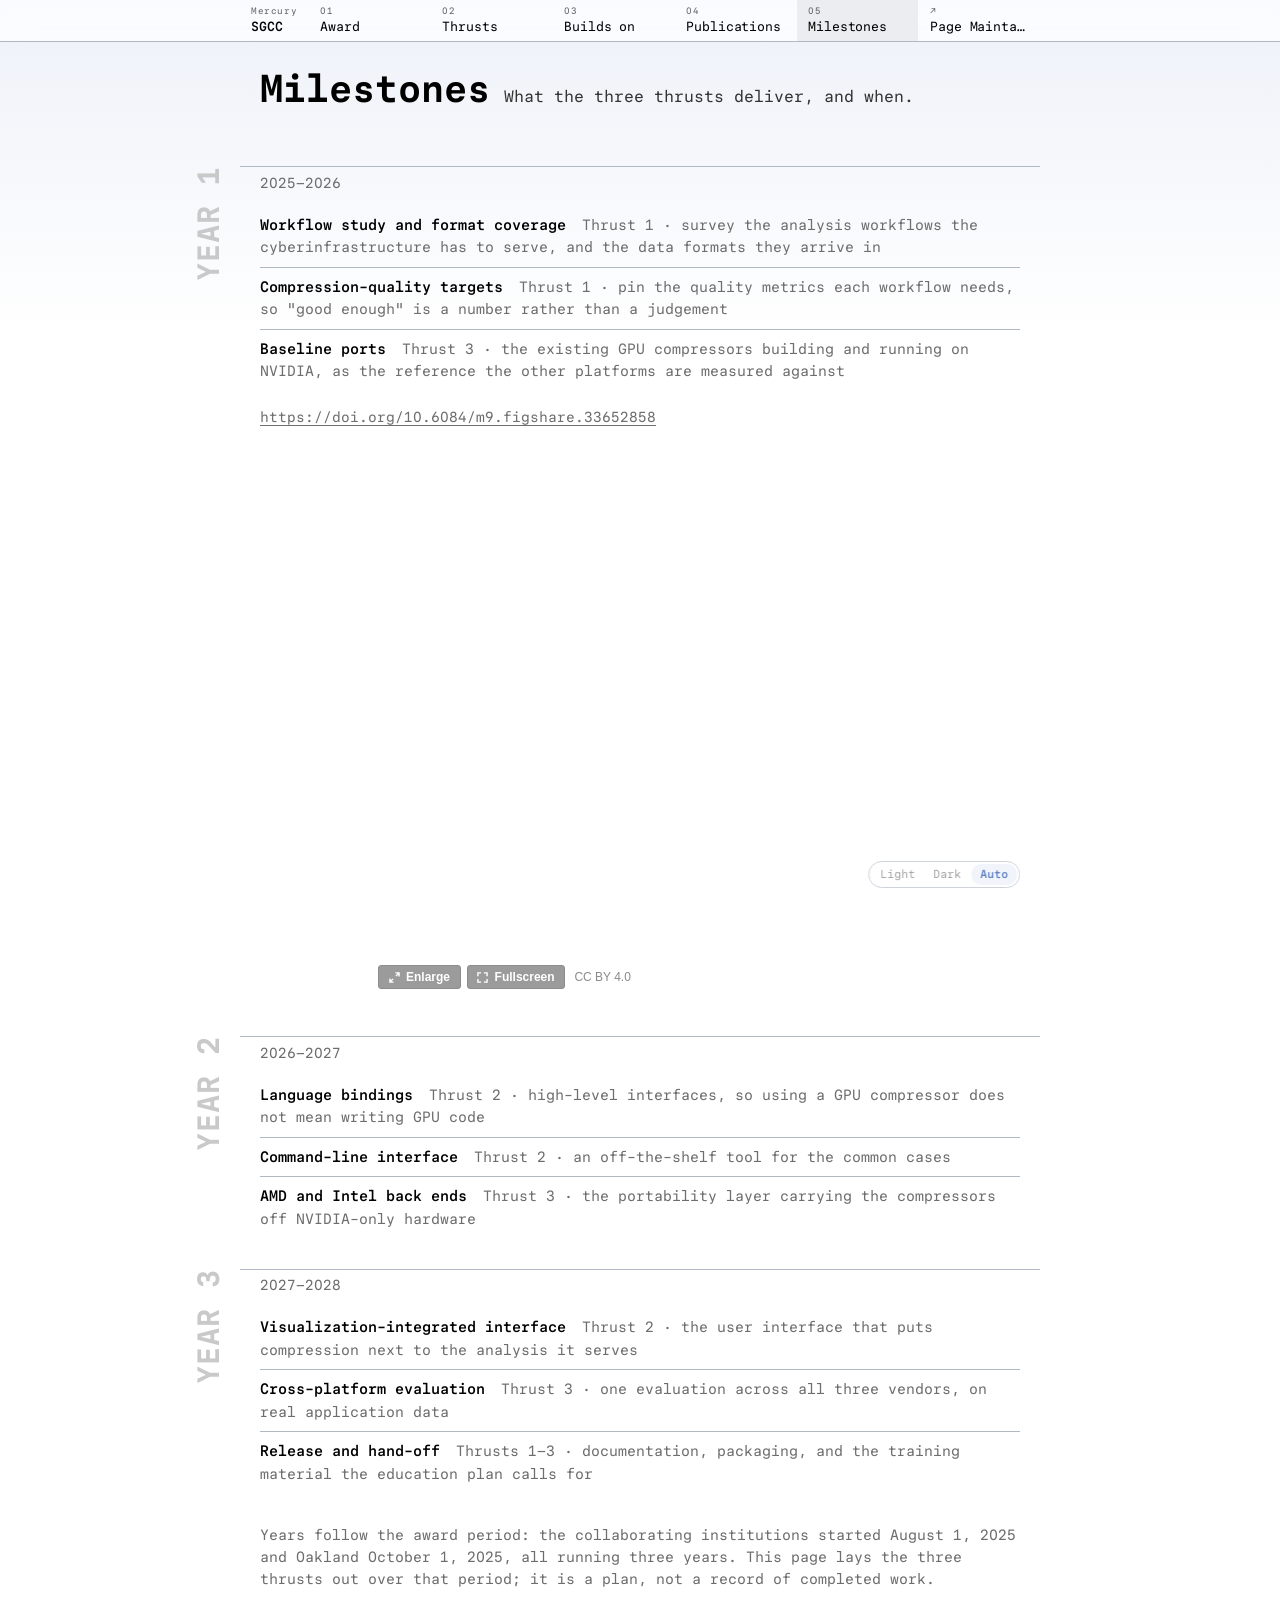
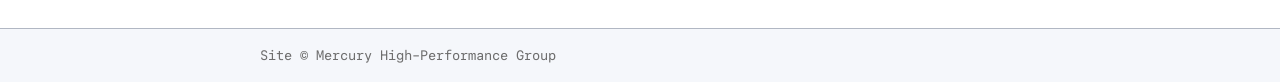
==== commit 9926a343: "poster embed: blurred placeholder, Enlarge + Fullscreen, DOI line, small fixes Co-Authored-By: Claud" ====
--- a/milestones.html
+++ b/milestones.html
@@ -10,6 +10,7 @@
   <meta name="color-scheme" content="light dark">
   <meta name="theme-color" content="#003399">
   <link rel="canonical" href="https://mercury-hpg.github.io/SGCC-site/milestones.html">
+  <link rel="preconnect" href="https://widgets.figshare.com">
   <link rel="stylesheet" href="assets/style.css">
   <script>
     // Applied before first paint so a forced theme never flashes the other one.
@@ -75,17 +76,23 @@
           href="https://doi.org/10.6084/m9.figshare.33652858">https://doi.org/10.6084/m9.figshare.33652858</a></p>
       <div class="year1-embed">
         <iframe src="https://widgets.figshare.com/articles/33652858/embed?show_title=0" title="SGCC on Figshare"
-          width="760" height="567" allow="fullscreen" allowfullscreen webkitallowfullscreen frameborder="0"
-          loading="lazy"></iframe>
-        <button type="button" class="embed-hit" data-fullscreen aria-label="View the poster fullscreen" hidden></button>
-        <div class="embed-tools">
-          <button type="button" class="embed-fs" data-fullscreen hidden><svg viewBox="0 0 12 12" width="11" height="11"
-            aria-hidden="true">
-            <path d="M1 4.5V1h3.5M7.5 1H11v3.5M11 7.5V11H7.5M4.5 11H1V7.5" fill="none" stroke="currentColor"
-              stroke-width="1.5" />
-          </svg>Fullscreen</button>
-          <a class="embed-cc" href="https://creativecommons.org/licenses/by/4.0/" target="_blank" rel="license noopener">CC BY 4.0</a>
-        </div>
+          width="760" height="567" allow="fullscreen" allowfullscreen webkitallowfullscreen frameborder="0"></iframe>
+          <div class="embed-ph" aria-hidden="true"></div>
+        <button type="button" class="embed-hit" aria-label="Enlarge the poster" hidden></button>
+          <div class="embed-tools">
+            <button type="button" class="embed-fs embed-enlarge" data-enlarge hidden><svg viewBox="0 0 12 12" width="11"
+                height="11" aria-hidden="true">
+                <path d="M7 1h4v4M5 11H1V7M11 1L7.5 4.5M1 11l3.5-3.5" fill="none" stroke="currentColor"
+                  stroke-width="1.5" />
+              </svg><span class="cap">Enlarge</span></button>
+            <button type="button" class="embed-fs embed-real" data-realfs hidden><svg viewBox="0 0 12 12" width="11"
+                height="11" aria-hidden="true">
+                <path d="M1 4.5V1h3.5M7.5 1H11v3.5M11 7.5V11H7.5M4.5 11H1V7.5" fill="none" stroke="currentColor"
+                  stroke-width="1.5" />
+              </svg><span class="cap">Fullscreen</span></button>
+            <a class="embed-cc" href="https://creativecommons.org/licenses/by/4.0/" target="_blank"
+              rel="license noopener">CC BY 4.0</a>
+          </div>
       </div>
     </div>
   </section>
@@ -188,27 +195,60 @@
   </script>
 
   <script>
-    // The widget has no fullscreen control, so the poster and a button over its footer bar fullscreen the embed
-    // block, falling back to the frame itself. Failures go to the console.
+    // Enlarge fills the browser window (the embed goes position: fixed); Fullscreen asks the browser for the real thing.
+    (() => {
+      const box = document.querySelector('.year1-embed')
+      if (!box) return
+      const hit = box.querySelector('.embed-hit')
+      const enlarge = box.querySelector('[data-enlarge]')
+      const real = box.querySelector('[data-realfs]')
+      const cap = (b, t) => { const s = b && b.querySelector('.cap'); if (s) s.textContent = t }
+      const fsEl = () => document.fullscreenElement || document.webkitFullscreenElement
+      const enterFs = box.requestFullscreen || box.webkitRequestFullscreen
+      const leaveFs = () => (document.exitFullscreen || document.webkitExitFullscreen).call(document)
+
+      const setEnlarged = (open) => {
+        box.classList.toggle('expanded', open)
+        document.body.classList.toggle('embed-open', open)
+        cap(enlarge, open ? 'Close' : 'Enlarge')
+      }
+      const toggleEnlarge = () => (fsEl() === box ? leaveFs() : setEnlarged(!box.classList.contains('expanded')))
+      const toggleReal = () => {
+        if (fsEl() === box) return leaveFs()
+        try { Promise.resolve(enterFs.call(box)).catch(() => { }) } catch (e) { }
+      }
+      const syncFs = () => cap(real, fsEl() === box ? 'Exit' : 'Fullscreen')
+
+      hit.hidden = false
+      hit.addEventListener('click', toggleEnlarge)
+      enlarge.hidden = false
+      enlarge.addEventListener('click', toggleEnlarge)
+      if (enterFs && (document.exitFullscreen || document.webkitExitFullscreen)) {
+        real.hidden = false
+        real.addEventListener('click', toggleReal)
+        document.addEventListener('fullscreenchange', syncFs)
+        document.addEventListener('webkitfullscreenchange', syncFs)
+      }
+      document.addEventListener('keydown', (e) => { if (e.key === 'Escape' && box.classList.contains('expanded') && !fsEl()) setEnlarged(false) })
+    })()
+  </script>
+
+  <script>
+    // Dissolve the blurred placeholder once the Figshare frame has loaded (plus a beat for the poster inside it to paint).
     (() => {
       const box = document.querySelector('.year1-embed')
       const frame = box && box.querySelector('iframe')
-      const btns = [...document.querySelectorAll('[data-fullscreen]')]
-      const ask = (el) => {
-        const fn = el.requestFullscreen || el.webkitRequestFullscreen || el.webkitRequestFullScreen
-        if (!fn) return Promise.reject(new Error('no fullscreen API on ' + el.tagName))
-        try { return Promise.resolve(fn.call(el)) } catch (e) { return Promise.reject(e) }
-      }
-      if (!box || !(box.requestFullscreen || box.webkitRequestFullscreen || box.webkitRequestFullScreen)) return
-      for (const b of btns) {
-        b.hidden = false
-        b.addEventListener('click', () => {
-          ask(box).catch((e) => {
-            console.warn('fullscreen on the embed block failed:', e)
-            return ask(frame)
-          }).catch((e) => console.warn('fullscreen on the frame failed:', e))
-        })
-      }
+      const ph = box && box.querySelector('.embed-ph')
+      if (!frame || !ph) return
+      let done = false
+      const reveal = () => {
+        if (done) return
+        done = true
+        ph.classList.add('gone')
+        setTimeout(() => ph.remove(), 1100)
+      }
+      frame.addEventListener('load', () => setTimeout(reveal, 900))
+      setTimeout(reveal, 15000)
     })()
   </script>
 
--- a/assets/style.css
+++ b/assets/style.css
@@ -351,8 +351,7 @@
   gap: 6px;
 }
 
-.year1-embed .embed-fs,
-.year1-embed .embed-cc {
+.year1-embed .embed-fs {
   display: inline-flex;
   align-items: center;
   gap: .4rem;
@@ -366,11 +365,20 @@
   cursor: pointer;
   text-decoration: none;
 }
-.year1-embed .embed-fs:hover,
-.year1-embed .embed-cc:hover { background: #858585; }
+.year1-embed .embed-fs:hover { background: #858585; }
+
+/* plain text next to the button, in the widget's own grey; still a link */
+.year1-embed .embed-cc {
+  align-self: center;
+  padding: 0 .2rem;
+  color: #8a8a8a;
+  font: 400 12px/1 "Helvetica Neue", Helvetica, Arial, sans-serif;
+  text-decoration: none;
+}
+.year1-embed .embed-cc:hover { text-decoration: underline; }
 .year1-embed .embed-fs[hidden] { display: none; }
 
-/* A transparent layer over the poster (not the footer bar) so a click on it goes fullscreen. */
+/* A transparent layer over the poster (not the footer bar) so a click on it expands the embed. */
 .year1-embed .embed-hit {
   position: absolute;
   inset: 0 0 60px 0;
@@ -381,16 +389,42 @@
 }
 .year1-embed .embed-hit[hidden] { display: none; }
 
+/* Placeholder over the Figshare frame while it loads: a 320x213 lightly blurred WebP of the poster, made from the full-res file via a 1000px copy (inline), dissolved away once the frame is ready. */
+.year1-embed .embed-ph {
+  position: absolute;
+  inset: 0;
+  background: url([data-uri]) top left / 100% calc(100% - 60px) no-repeat, #f3f3f3;
+  opacity: 1;
+  pointer-events: none;
+  transition: opacity 1s ease;
+}
+.year1-embed .embed-ph.gone { opacity: 0; }
+@media (prefers-reduced-motion: reduce) { .year1-embed .embed-ph { transition: none; } }
+
 @media (max-width: 30rem) { .year1-embed .embed-tools { display: none; } }
 
+
+/* Enlarge: the embed fills the browser window; click the poster again, press Esc, or use Close to leave. */
+.year1-embed.expanded {
+  position: fixed;
+  inset: 0;
+  z-index: 1000;
+  background: #fff;
+}
+.year1-embed.expanded iframe { width: 100%; height: 100%; }
+.year1-embed.expanded .embed-ph { display: none; }
+.year1-embed.expanded .embed-hit { cursor: zoom-out; }
+body.embed-open { overflow: hidden; }
+
+/* Real fullscreen: the browser makes the embed block fill the screen. */
 .year1-embed:fullscreen { background: #fff; }
 .year1-embed:fullscreen iframe { width: 100%; height: 100%; }
-.year1-embed:fullscreen .embed-tools,
-.year1-embed:fullscreen .embed-hit { display: none; }
+.year1-embed:fullscreen .embed-ph { display: none; }
+.year1-embed:fullscreen .embed-hit { cursor: zoom-out; }
 .year1-embed:-webkit-full-screen { background: #fff; }
 .year1-embed:-webkit-full-screen iframe { width: 100%; height: 100%; }
-.year1-embed:-webkit-full-screen .embed-tools,
-.year1-embed:-webkit-full-screen .embed-hit { display: none; }
+.year1-embed:-webkit-full-screen .embed-ph { display: none; }
+.year1-embed:-webkit-full-screen .embed-hit { cursor: zoom-out; }
 
 .year1-embed iframe {
   display: block;
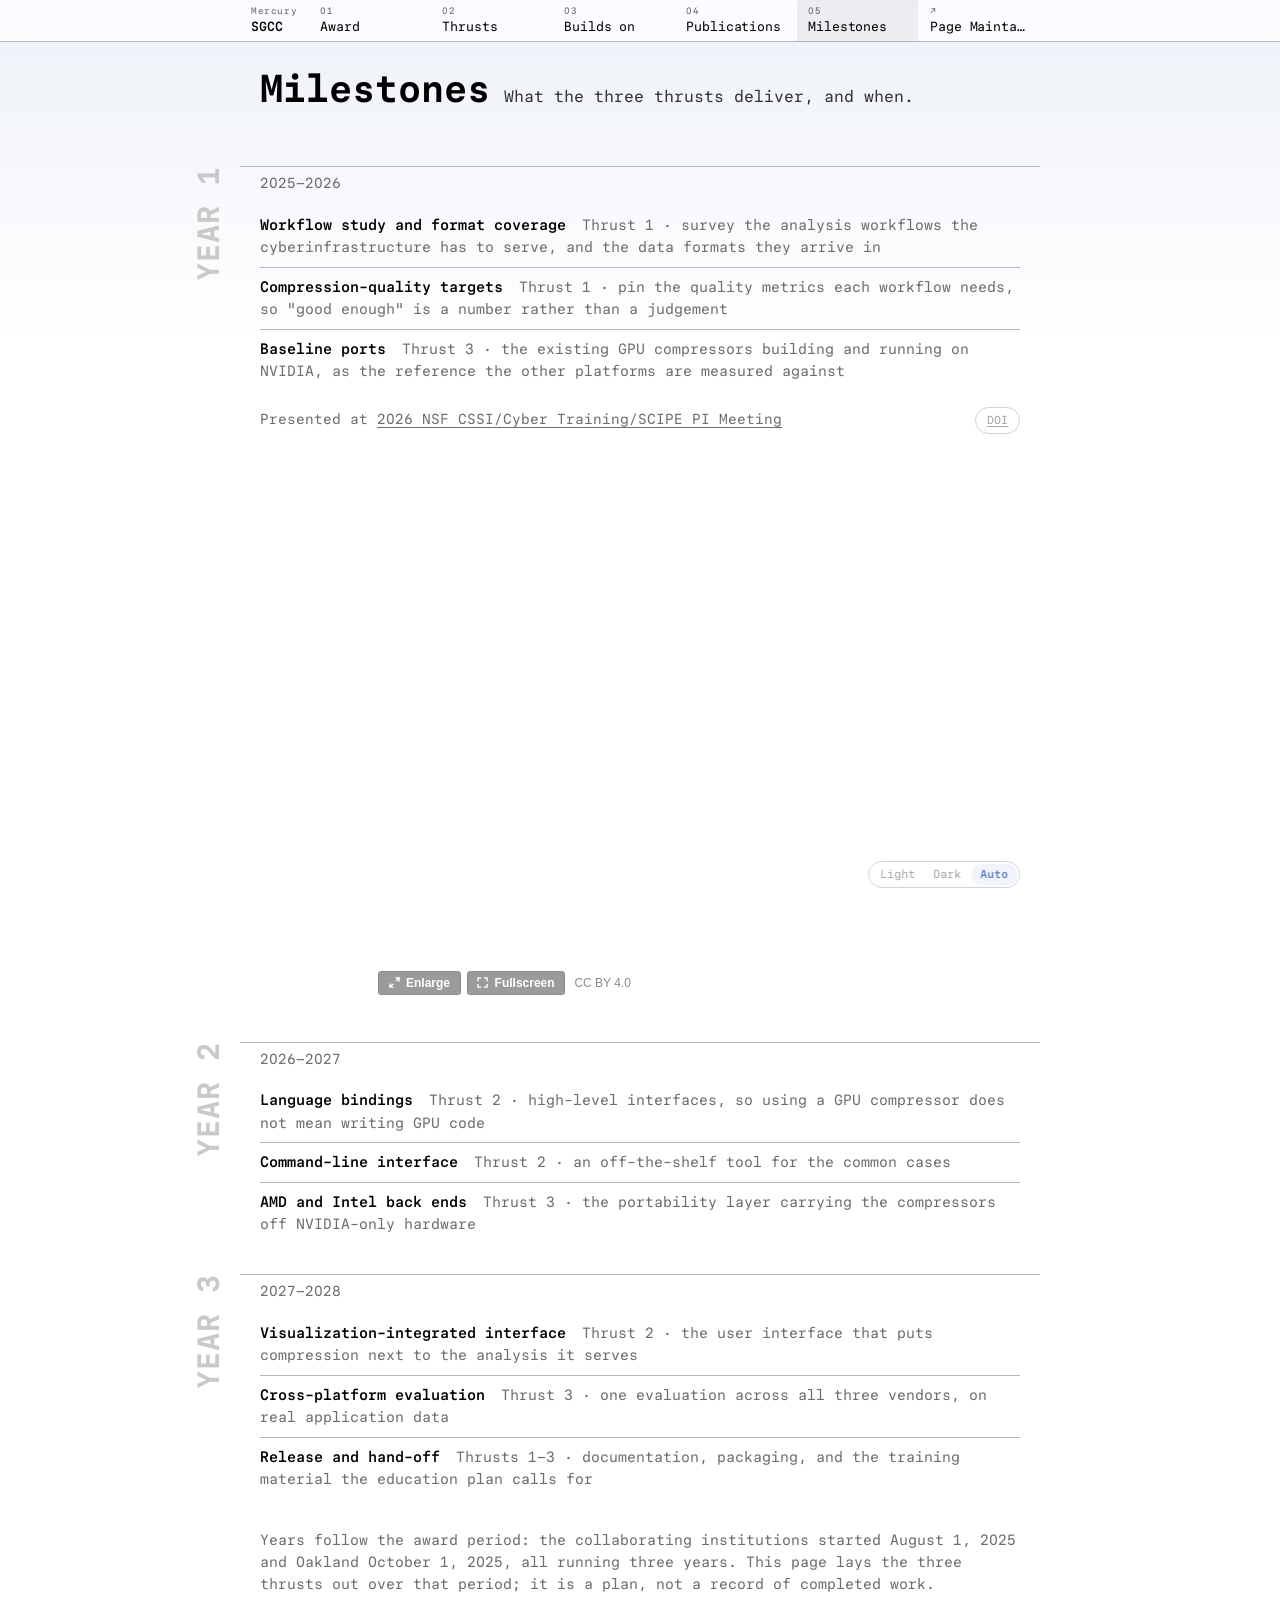
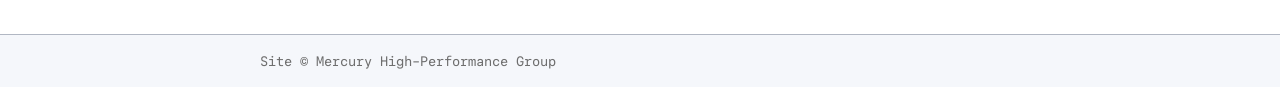
==== commit 90e36365: "poster: presented-at line with DOI pill Co-Authored-By: Claude Sonnet 5.5 <noreply@anthropic.com>" ====
--- a/milestones.html
+++ b/milestones.html
@@ -72,8 +72,7 @@
           <span class="person-role">Thrust 3 · the existing GPU compressors building and running
           on NVIDIA, as the reference the other platforms are measured against</span></p></li>
       </ul>
-      <p class="tab-hint doi-after"><a
-          href="https://doi.org/10.6084/m9.figshare.33652858">https://doi.org/10.6084/m9.figshare.33652858</a></p>
+      <p class="tab-hint embed-meta doi-after"><span>Presented at <a href="https://confmeet.github.io/ccs2026/assignments/#:~:text=Jiannan%20Tian">2026 NSF CSSI/Cyber Training/SCIPE PI Meeting</a></span><span class="links quiet"><a href="https://doi.org/10.6084/m9.figshare.33652858" title="doi:10.6084/m9.figshare.33652858">DOI</a></span></p>
       <div class="year1-embed">
         <iframe src="https://widgets.figshare.com/articles/33652858/embed?show_title=0" title="SGCC on Figshare"
           width="760" height="567" allow="fullscreen" allowfullscreen webkitallowfullscreen frameborder="0"></iframe>
--- a/assets/style.css
+++ b/assets/style.css
@@ -269,6 +269,8 @@
 .tab-hint { margin: 0 0 .7rem; font-size: .9rem; color: var(--muted); }
 .tab-hint a { color: inherit; text-decoration: underline; }
 .tab-hint.doi-after { margin-top: 1rem; }
+.embed-meta { display: flex; align-items: center; justify-content: space-between; gap: .75rem; }
+.embed-meta .links { margin-left: 0; vertical-align: baseline; }
 
 /* ---------- side tabs: the section title stands vertically left of the column ---------- */
 
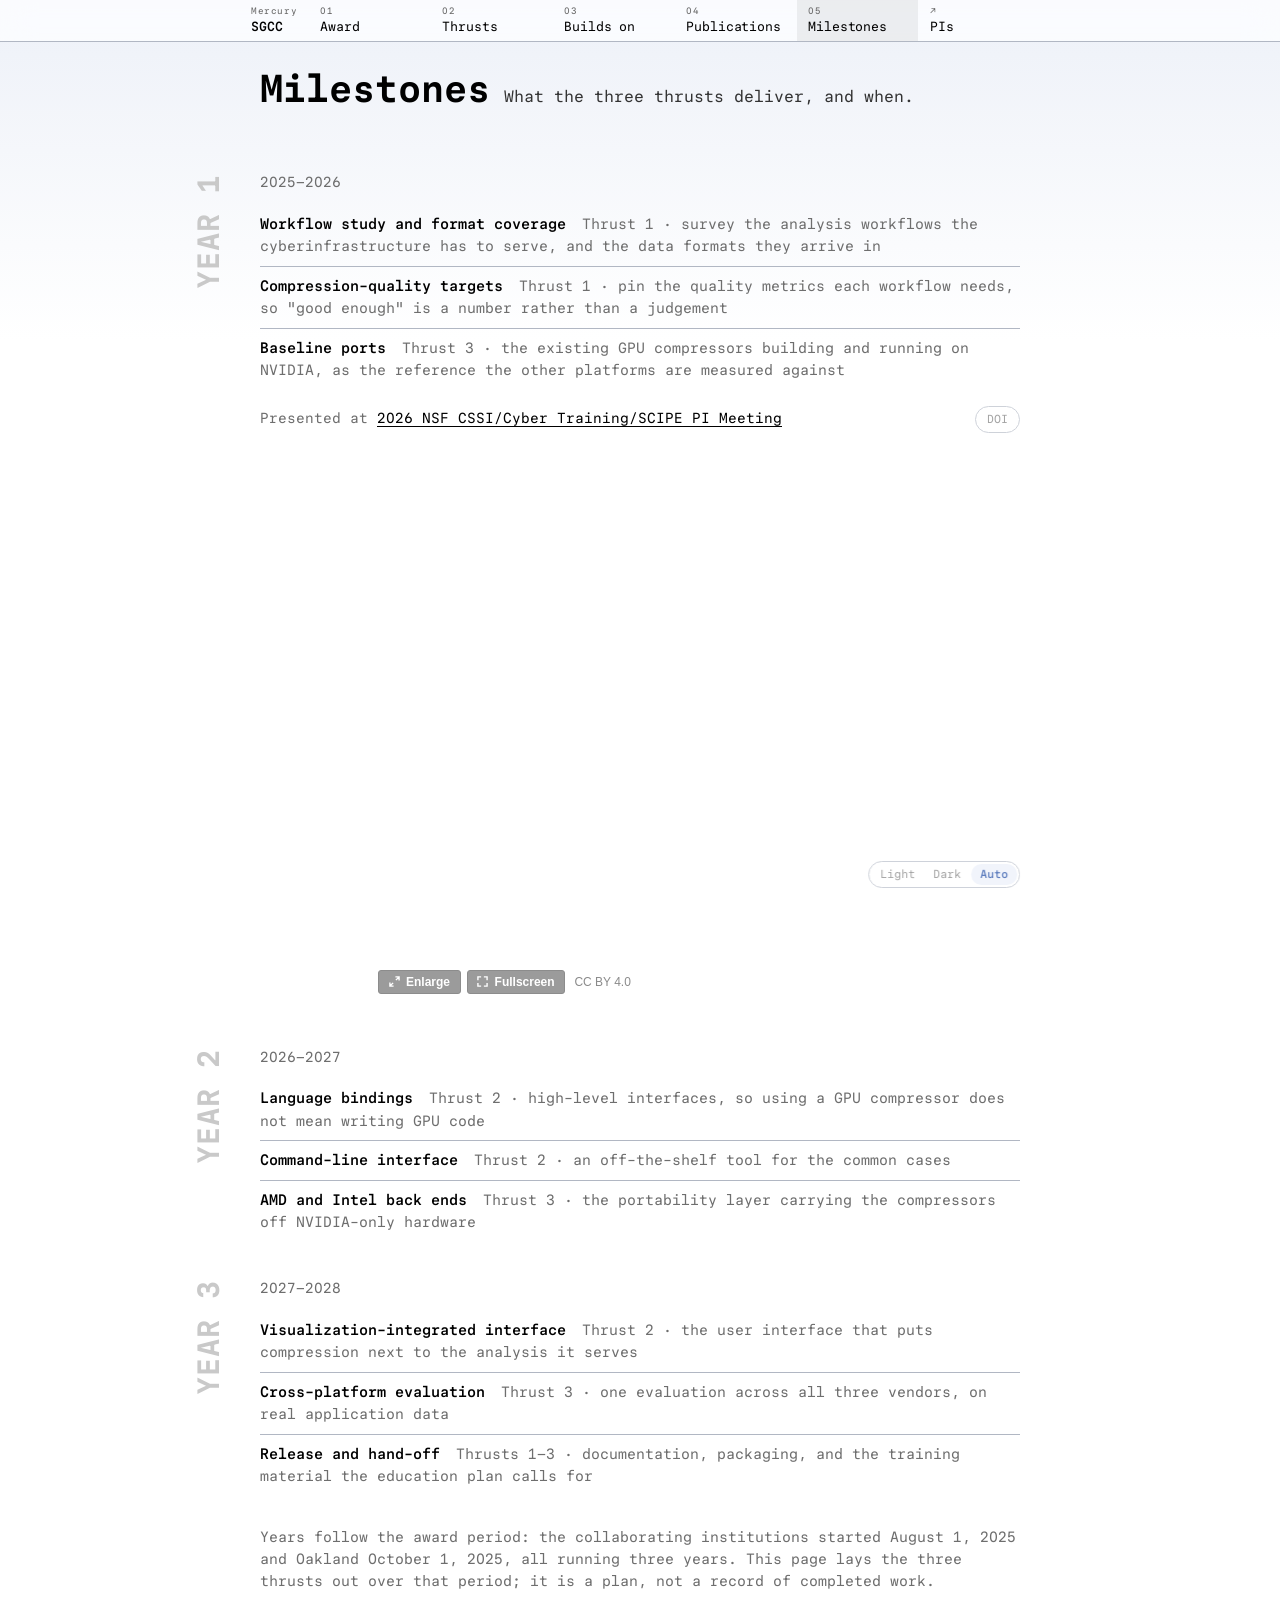
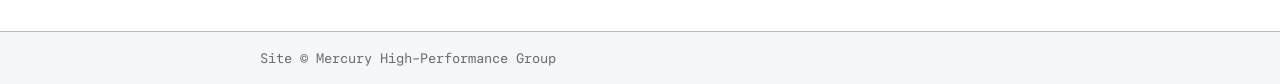
==== commit efcfcbe2: "PIs panel, Thrust pills, award block at top, layout tweaks Co-Authored-By: Claude Sonnet 5.5 <norepl" ====
--- a/milestones.html
+++ b/milestones.html
@@ -40,8 +40,7 @@
         <li><a href="index.html#parts"><span class="idx">03</span><span class="label">Builds on</span></a></li>
         <li><a href="publications.html"><span class="idx">04</span><span class="label">Publications</span></a></li>
         <li><a href="milestones.html" aria-current="page"><span class="idx">05</span><span class="label">Milestones</span></a></li>
-        <li><a class="ext" href="https://mercury-hpg.github.io/"><span class="idx"></span><span class="label">Page
-              Maintainer</span></a></li>
+        <li><a class="ext" href="https://mercury-hpg.github.io/"><span class="idx"></span><span class="label">PIs</span></a></li>
       </ul>
     </nav>
   </header>
@@ -251,6 +250,8 @@
     })()
   </script>
 
+<script src="assets/pis-panel.js" defer></script>
+
 </body>
 
 </html>
--- a/assets/style.css
+++ b/assets/style.css
@@ -269,8 +269,156 @@
 .tab-hint { margin: 0 0 .7rem; font-size: .9rem; color: var(--muted); }
 .tab-hint a { color: inherit; text-decoration: underline; }
 .tab-hint.doi-after { margin-top: 1rem; }
-.embed-meta { display: flex; align-items: center; justify-content: space-between; gap: .75rem; }
+.embed-meta { display: flex; align-items: baseline; justify-content: space-between; gap: .75rem; }
 .embed-meta .links { margin-left: 0; vertical-align: baseline; }
+.embed-meta .links a { text-decoration: none; }
+
+/* ---------- banner hover panel (PIs) ---------- */
+
+.pis-panel {
+  position: absolute;
+  top: 100%;
+  z-index: 25;
+  min-width: 11rem;
+  padding: .5rem .8rem .55rem;
+  background: var(--bg);
+  border: 1px solid var(--rule-strong);
+  border-top: 0;
+  box-shadow: 0 12px 24px -12px rgba(0, 0, 0, .28);
+  color: var(--fg);
+  font-size: .82rem;
+  letter-spacing: -.01em;
+  line-height: 1.6;
+  white-space: nowrap;
+}
+.pis-panel[hidden] { display: none; }
+.pis-panel p { display: flex; align-items: center; margin: 0; }
+.pis-panel .pis-name { min-width: 5.4rem; }
+.pis-panel a { color: inherit; text-decoration: underline; text-decoration-color: var(--rule-strong); }
+.pis-panel a:hover { text-decoration-color: currentColor; }
+.pis-panel .quiet { margin-left: 0; padding: 1px; }
+.pis-panel .quiet a { padding: .02rem .4rem; color: var(--muted); font-size: .72rem; line-height: 1.4; text-decoration: none; }
+.pis-panel .quiet a:hover { color: var(--fg); }
+.pis-panel p + p { margin-top: .3rem; }
+@media (max-width: 46rem) { .pis-panel { font-size: .88rem; } }
+.pis-panel .pis-note { color: var(--muted); font-size: .66rem; line-height: 1.2; }
+.pis-panel .pis-note + p { margin-top: -.1rem; }
+
+/* ---------- thrusts: three pills under the intro; hover recolours one and drops its description ---------- */
+
+.thrusts { display: flex; flex-wrap: wrap; gap: .5rem; margin: 1.1rem 0 0; }
+
+.thrust { position: relative; display: inline-block; outline: none; --tc: var(--rule-strong); --tf: var(--fg); }
+.thrust[data-t="1"] { --tc: #f4c20d; --tf: #1a1a1a; }
+.thrust[data-t="2"] { --tc: #d3151b; --tf: #fff; }
+.thrust[data-t="3"] { --tc: #9db9ec; --tf: #000; }
+
+.thrust-pill {
+  display: inline-block;
+  padding: .14rem .7rem;
+  border: 1px solid color-mix(in srgb, var(--rule-strong) 75%, var(--bg));
+  border-radius: 999px;
+  background: linear-gradient(to bottom, color-mix(in srgb, var(--rule-strong) 40%, var(--bg)), color-mix(in srgb, var(--rule-strong) 75%, var(--bg)));
+  color: var(--fg);
+  font-size: .8rem;
+  line-height: 1.5;
+  cursor: default;
+  transition: background .2s ease, color .2s ease, border-color .2s ease;
+}
+.thrust:hover .thrust-pill, .thrust:focus-within .thrust-pill, .thrust:focus .thrust-pill {
+  background: var(--tc);
+  border-color: var(--tc);
+  color: var(--tf);
+}
+
+.thrust-tip {
+  position: absolute;
+  top: calc(100% + .45rem);
+  left: 0;
+  z-index: 10;
+  width: max-content;
+  max-width: min(26rem, 88vw);
+  padding: .7rem 1rem .75rem;
+  border: 1px solid var(--tc);
+  border-radius: 8px;
+  background: linear-gradient(to bottom, var(--tc), color-mix(in srgb, var(--tc) 86%, #000));
+  box-shadow: 0 12px 24px -14px rgba(0, 0, 0, .4);
+  color: var(--tf);
+  font-size: 1em;
+  font-weight: 500;
+  line-height: 1.55;
+  opacity: 0;
+  visibility: hidden;
+  transition: opacity .18s ease, visibility 0s linear .18s;
+}
+.thrust:last-child .thrust-tip { left: auto; right: 0; }
+.thrust-tip::before { content: ""; position: absolute; left: 0; right: 0; top: -.5rem; height: .5rem; }
+.thrust:hover .thrust-tip, .thrust:focus-within .thrust-tip, .thrust:focus .thrust-tip {
+  opacity: 1;
+  visibility: visible;
+  transition: opacity .18s ease;
+}
+
+#award a { color: var(--fg); }
+
+/* "What it builds on": links stay plain text colour */
+#parts a { color: var(--fg); }
+
+/* "Year-1 Milestones": the Presented-at link stays plain text colour */
+#year1 .embed-meta > span:first-child a { color: var(--fg); }
+
+/* the award's title: bold and upright; on hover a box in the section title's hover colour (tinted, so the text stays legible) wipes in behind the words, left to right */
+.award-title {
+  --box: color-mix(in srgb, var(--tab-hover-color, var(--accent)) 30%, transparent);
+  font-size: 1.07em;
+  font-style: normal;
+  font-weight: 700;
+  color: var(--fg);
+  padding: .06em .3em;
+  margin: 0 -.3em;
+  border-radius: 4px;
+  background: linear-gradient(var(--box), var(--box)) no-repeat 0 50% / 0 100%;
+  -webkit-box-decoration-break: clone;
+  box-decoration-break: clone;
+  transition: background-size .45s ease;
+}
+.award-title:hover { background-size: 100% 100%; }
+@media (prefers-reduced-motion: reduce) { .award-title { transition: none; } }
+
+/* ---------- award line under the page title; hover drops the rest of the award ---------- */
+
+.award-section .hero-id { margin-bottom: .55rem; }
+.award-section { padding-top: .5rem; }
+/* the vertical title starts level with the SGCC heading (relative, not margin: a margin on the zero-height head would collapse out of the section) */
+@media (min-width: 64rem) { .award-section .section-head.tab { position: relative; top: .6rem; } }
+.award-section .bio { margin-top: .85rem; color: var(--fg-soft); }
+.award-section .bio strong { color: var(--fg); font-weight: 600; }
+
+.award-hover { position: relative; display: block; outline: none; }
+.award-line { margin: 0; }
+
+.award-tip {
+  position: absolute;
+  top: calc(100% + .5rem);
+  left: 0;
+  z-index: 15;
+  width: min(36rem, 92vw);
+  padding: .8rem 1rem .6rem;
+  border: 1px solid var(--rule-strong);
+  border-radius: 8px;
+  background: var(--bg);
+  box-shadow: 0 14px 28px -14px rgba(0, 0, 0, .32);
+  opacity: 0;
+  visibility: hidden;
+  transition: opacity .18s ease, visibility 0s linear .18s;
+}
+.award-tip::before { content: ""; position: absolute; left: 0; right: 0; top: -.6rem; height: .6rem; }
+.award-tip > p { margin: 0 0 .5rem; color: var(--fg-soft); }
+.award-hover:hover .award-tip, .award-hover:focus-within .award-tip, .award-hover:focus .award-tip {
+  opacity: 1;
+  visibility: visible;
+  transition: opacity .18s ease;
+}
 
 /* ---------- side tabs: the section title stands vertically left of the column ---------- */
 
@@ -287,10 +435,9 @@
     border: 0;
   }
 
-  .section-head.tab + .wrap {
-    padding-top: .35rem;
-    border-top: 1px solid var(--rule);
-  }
+  .section-head.tab + .wrap { padding-top: .35rem; }
+  /* the vertical title starts level with the first line of the section */
+  .section-head.tab { position: relative; top: .5rem; }
 
   .section-head.tab h2 {
     writing-mode: vertical-rl;
@@ -335,7 +482,8 @@
   height: auto;
 }
 
-.hero h1 {
+.hero h1,
+.award-section h1 {
   margin: 0 0 .3rem;
   font-size: clamp(1.75rem, 1.2rem + 2vw, 2.4rem);
   line-height: 1.08;
@@ -452,7 +600,8 @@
   gap: .3rem .9rem;
 }
 
-.hero .role {
+.hero .role,
+.award-section .role {
   margin: 0;
   color: var(--fg-soft);
   font-size: 1.02rem;
@@ -580,6 +729,19 @@
 .pubtable .doi a { color: inherit; }
 .pubtable .authors { font-size: .76rem; color: var(--fg-soft); }
 .pubnote { margin-top: .7rem; }
+.pubtable .award-filter {
+  appearance: none;
+  padding: .05rem .35rem;
+  border: 0;
+  border-radius: 999px;
+  background: transparent;
+  color: inherit;
+  font: inherit;
+  cursor: pointer;
+}
+.pubtable .award-filter:hover { background: color-mix(in srgb, var(--fg) 8%, var(--bg)); }
+.pubtable .award-filter[aria-pressed="true"] { background: var(--fg); color: var(--bg); }
+.pubtable tbody tr[hidden] { display: none; }
 .pubtable .tip { position: relative; display: inline-block; outline: none; }
 .pubtable .tip::after {
   content: attr(data-tip);
@@ -925,6 +1087,7 @@
     border-bottom: 0;
     background: linear-gradient(90deg, var(--accent) 0, transparent 62%) bottom / 100% 1px no-repeat;
   }
+  .section-head.tab { background: none; border-bottom: 0; }
 
   .card:hover { border-color: color-mix(in srgb, var(--accent) 45%, var(--rule-strong)); }
 
